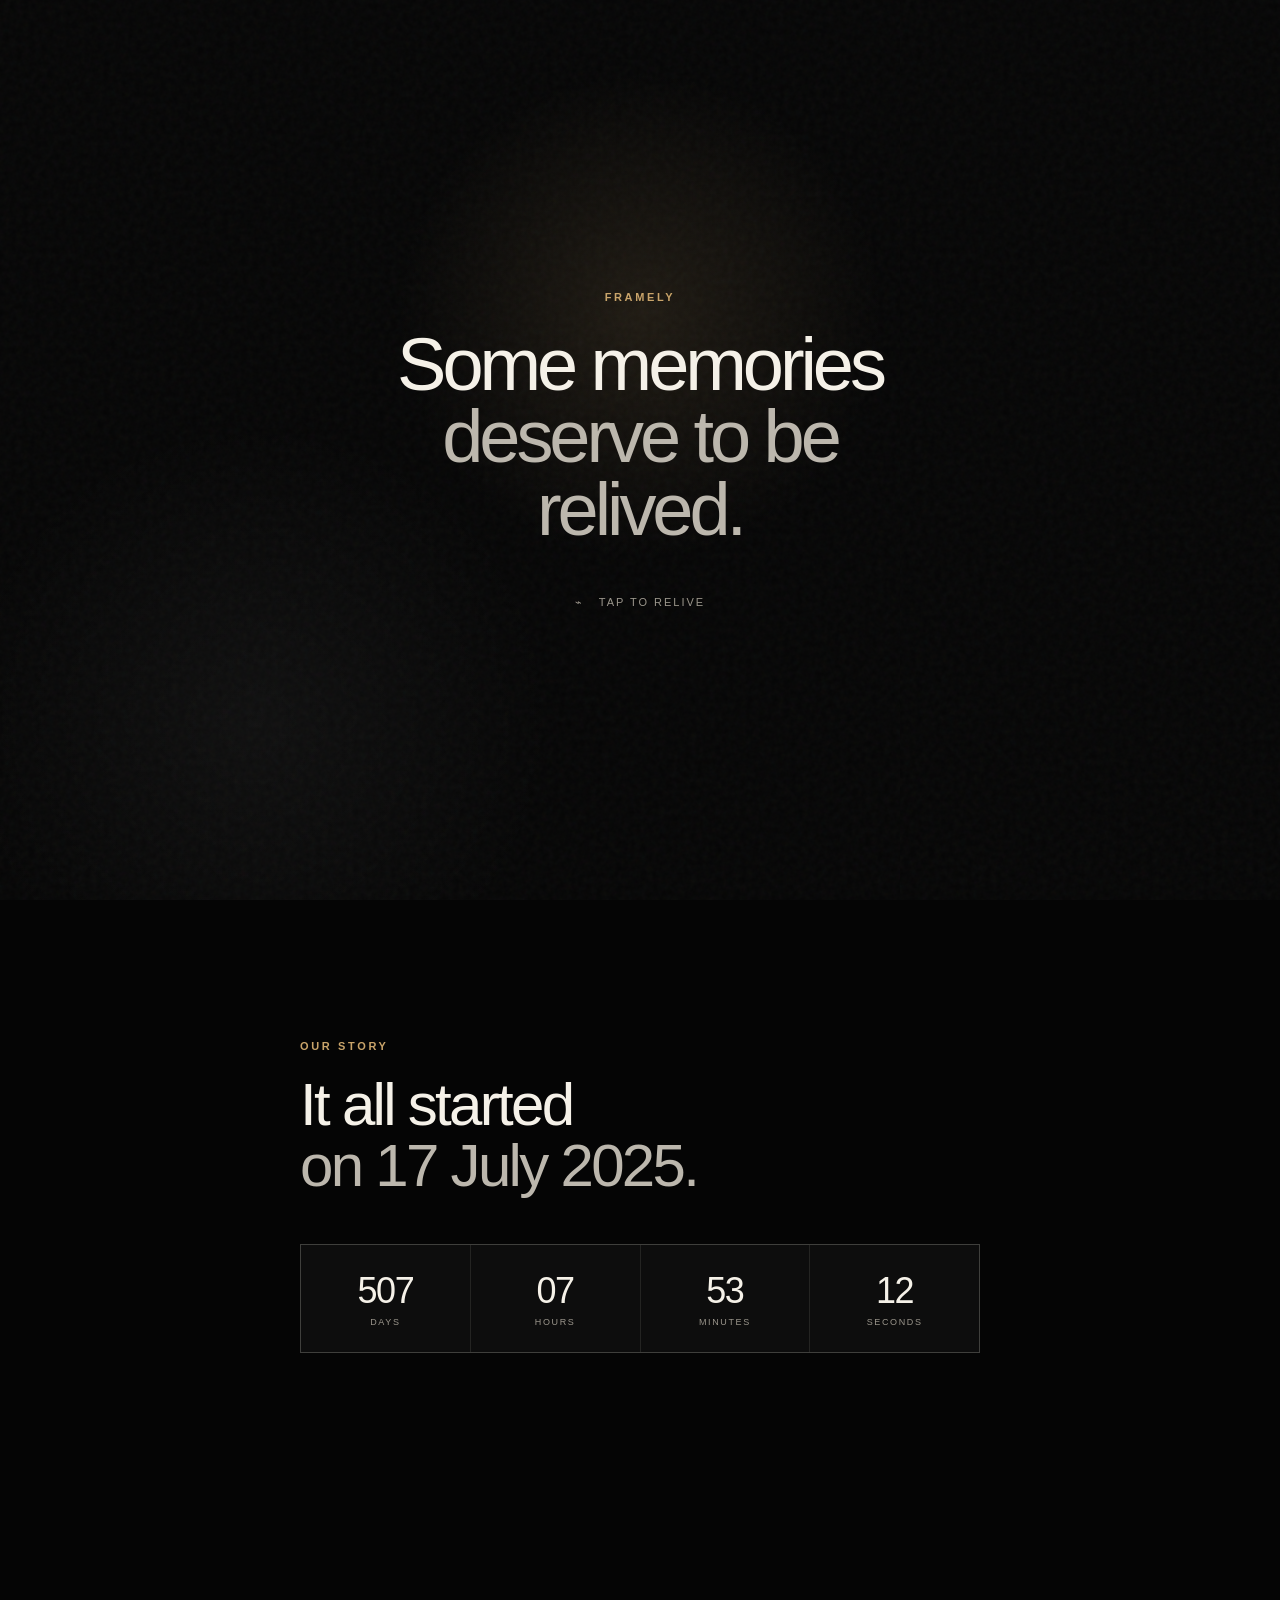
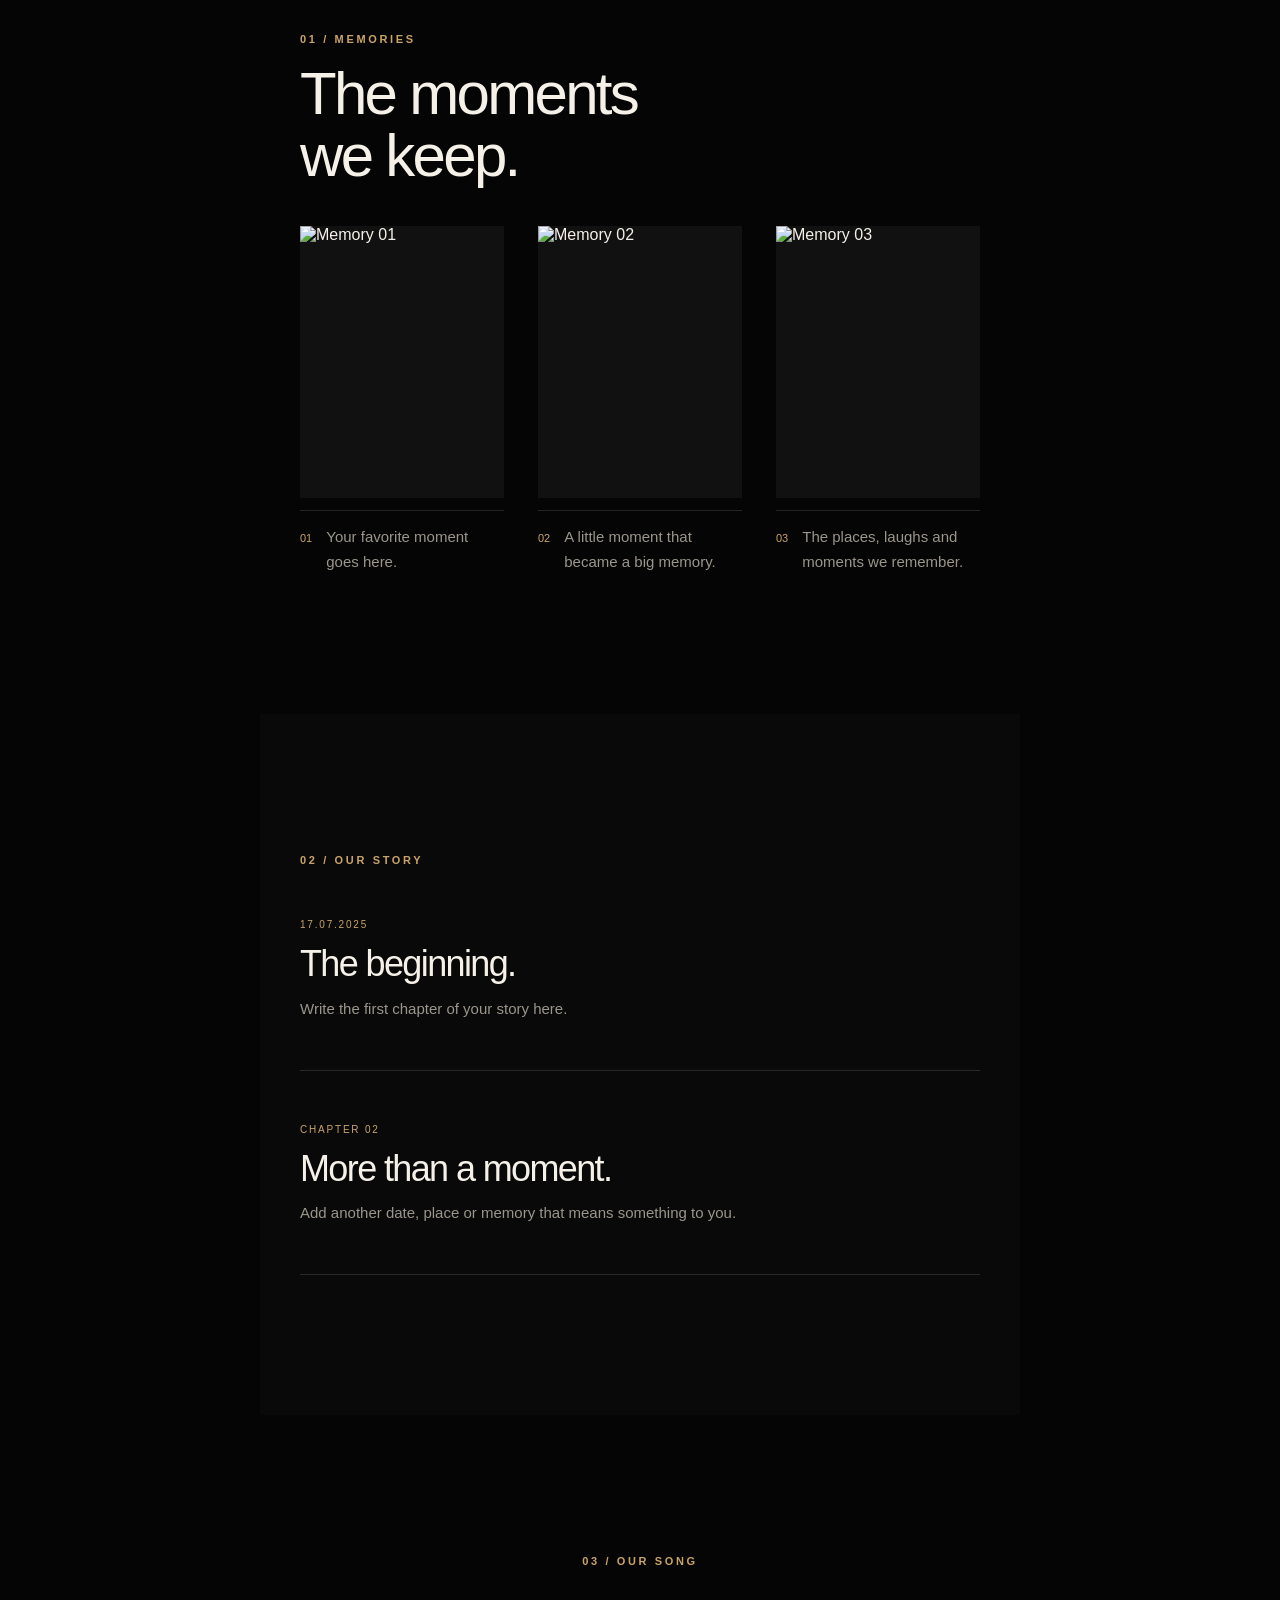
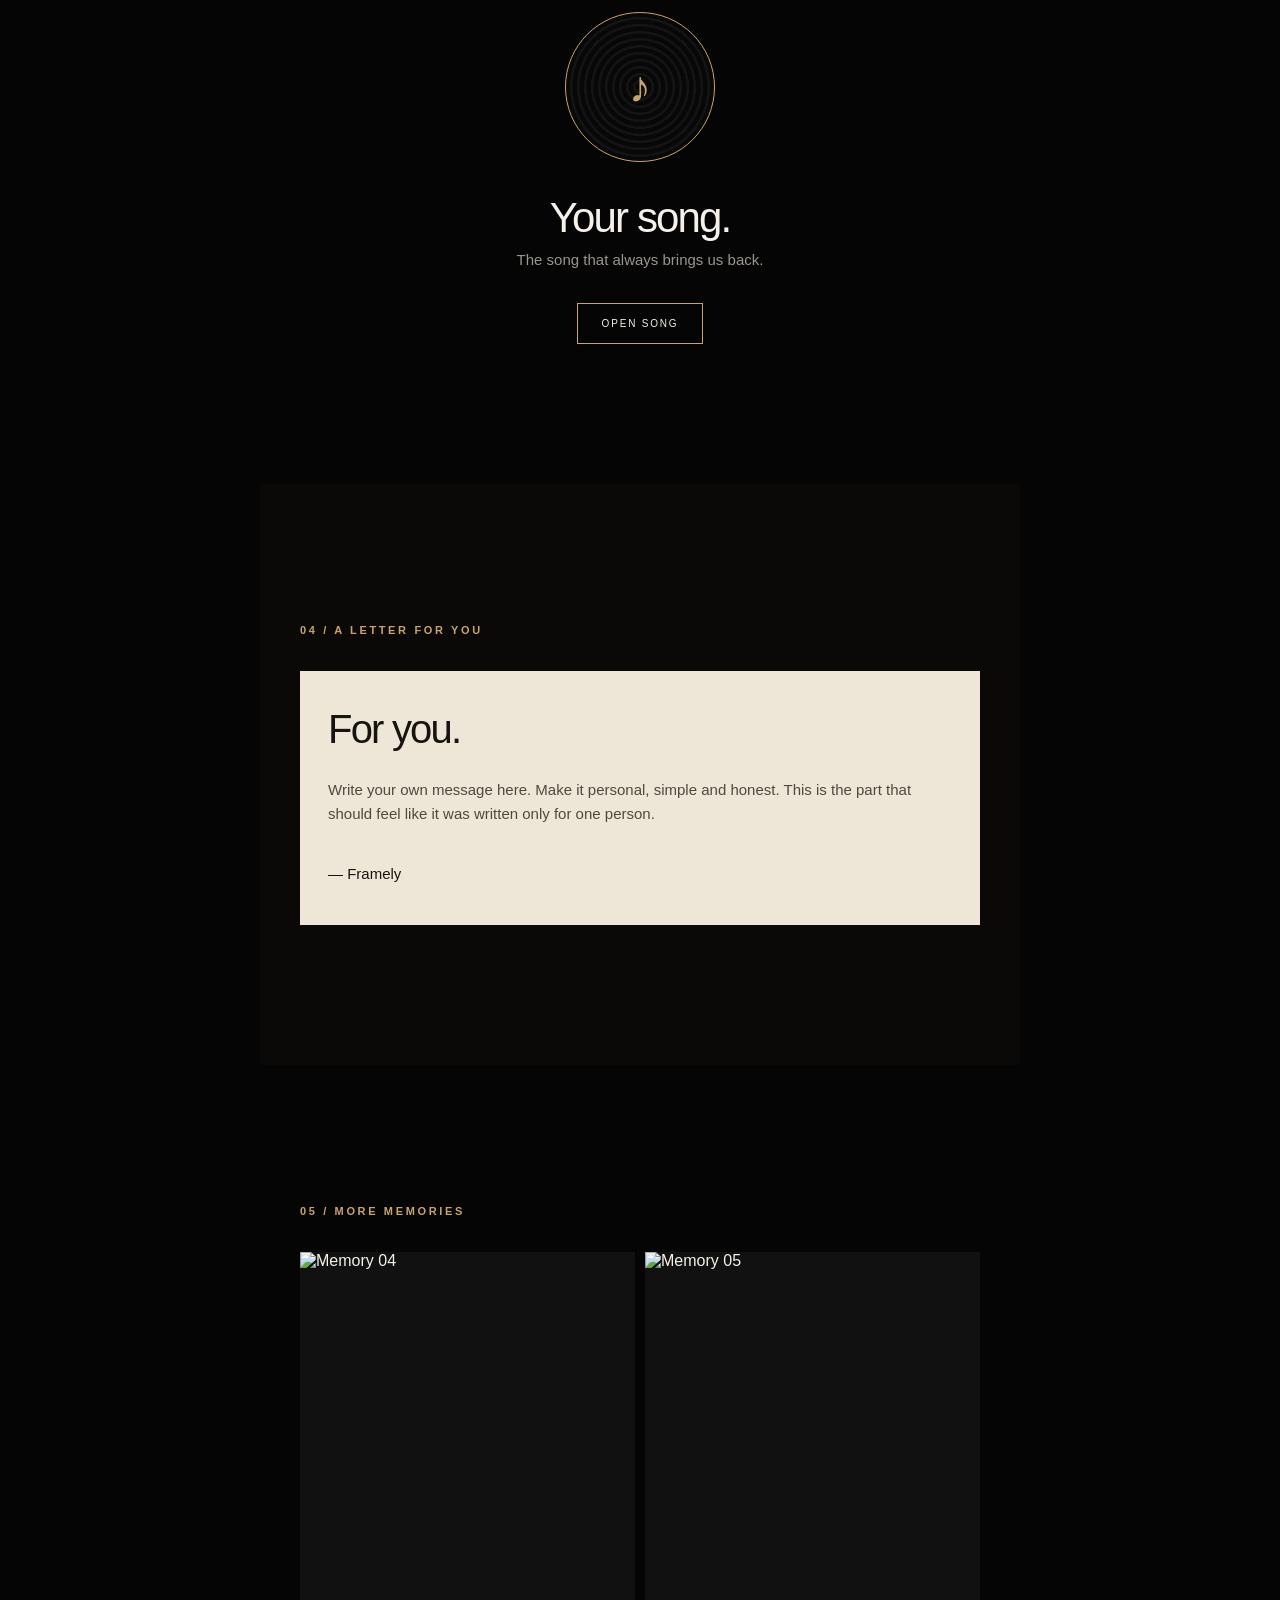
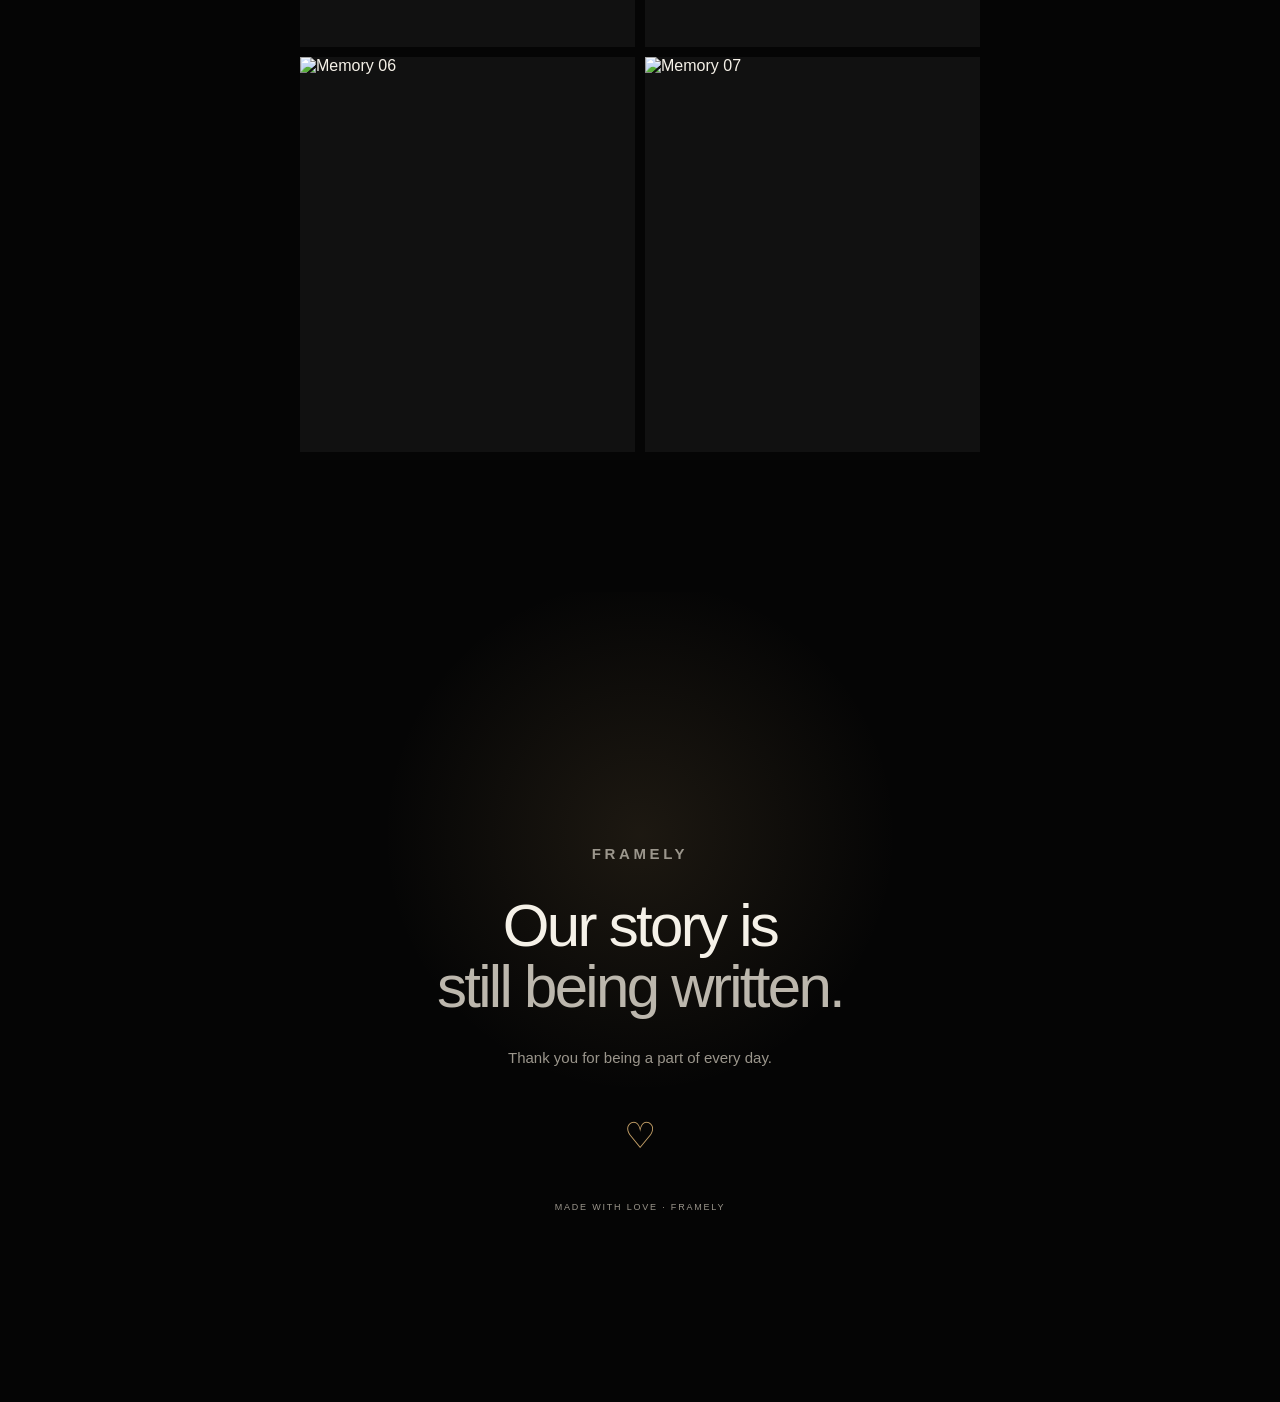
==== index.html @ c5783f98 "Add files via upload" ====
<!DOCTYPE html>
<html lang="en">
<head>
  <meta charset="UTF-8" />
  <meta name="viewport" content="width=device-width, initial-scale=1.0, viewport-fit=cover" />
  <meta name="theme-color" content="#050505" />
  <title>FRAMELY — Our Story</title>
  <link rel="stylesheet" href="style.css" />
</head>
<body>
  <main>
    <section class="hero">
      <div class="grain"></div>
      <div class="hero-content">
        <p class="eyebrow">FRAMELY</p>
        <h1>Some memories<br><span>deserve to be relived.</span></h1>
        <p class="tap">⌁ &nbsp; TAP TO RELIVE</p>
      </div>
    </section>

    <section class="counter section">
      <p class="eyebrow">OUR STORY</p>
      <h2>It all started<br><span>on 17 July 2025.</span></h2>
      <div class="counter-grid">
        <div><strong id="days">000</strong><small>DAYS</small></div>
        <div><strong id="hours">00</strong><small>HOURS</small></div>
        <div><strong id="minutes">00</strong><small>MINUTES</small></div>
        <div><strong id="seconds">00</strong><small>SECONDS</small></div>
      </div>
    </section>

    <section class="section memories">
      <div class="section-head">
        <p class="eyebrow">01 / MEMORIES</p>
        <h2>The moments<br>we keep.</h2>
      </div>

      <div class="memory-stack">
        <article class="memory-card">
          <img src="assets/memory-01.jpg" alt="Memory 01" />
          <div><span>01</span><p>Your favorite moment goes here.</p></div>
        </article>
        <article class="memory-card">
          <img src="assets/memory-02.jpg" alt="Memory 02" />
          <div><span>02</span><p>A little moment that became a big memory.</p></div>
        </article>
        <article class="memory-card">
          <img src="assets/memory-03.jpg" alt="Memory 03" />
          <div><span>03</span><p>The places, laughs and moments we remember.</p></div>
        </article>
      </div>
    </section>

    <section class="story section">
      <p class="eyebrow">02 / OUR STORY</p>
      <div class="story-item">
        <span>17.07.2025</span>
        <h2>The beginning.</h2>
        <p>Write the first chapter of your story here.</p>
      </div>
      <div class="story-item">
        <span>CHAPTER 02</span>
        <h2>More than a moment.</h2>
        <p>Add another date, place or memory that means something to you.</p>
      </div>
    </section>

    <section class="song section">
      <p class="eyebrow">03 / OUR SONG</p>
      <div class="vinyl">♪</div>
      <h2>Your song.</h2>
      <p class="muted">The song that always brings us back.</p>
      <a class="button" href="#" id="songLink">OPEN SONG</a>
    </section>

    <section class="letter section">
      <p class="eyebrow">04 / A LETTER FOR YOU</p>
      <div class="letter-card">
        <h2>For you.</h2>
        <p>
          Write your own message here. Make it personal, simple and honest.
          This is the part that should feel like it was written only for one person.
        </p>
        <p class="signature">— Framely</p>
      </div>
    </section>

    <section class="gallery section">
      <p class="eyebrow">05 / MORE MEMORIES</p>
      <div class="gallery-grid">
        <img src="assets/memory-04.jpg" alt="Memory 04" />
        <img src="assets/memory-05.jpg" alt="Memory 05" />
        <img src="assets/memory-06.jpg" alt="Memory 06" />
        <img src="assets/memory-07.jpg" alt="Memory 07" />
      </div>
    </section>

    <section class="ending">
      <p class="eyebrow">FRAMELY</p>
      <h2>Our story is<br><span>still being written.</span></h2>
      <p>Thank you for being a part of every day.</p>
      <div class="heart">♡</div>
      <small>MADE WITH LOVE · FRAMELY</small>
    </section>
  </main>

  <script src="script.js"></script>
</body>
</html>
---- style.css ----
* {
  box-sizing: border-box;
  margin: 0;
  padding: 0;
}

:root {
  --bg: #050505;
  --surface: #0d0d0d;
  --text: #f5f1e8;
  --muted: #9b968c;
  --gold: #c9a46a;
  --line: rgba(245, 241, 232, .13);
}

html {
  scroll-behavior: smooth;
}

body {
  background: var(--bg);
  color: var(--text);
  font-family: -apple-system, BlinkMacSystemFont, "SF Pro Display", "SF Pro Text",
    "Helvetica Neue", Arial, sans-serif;
  -webkit-font-smoothing: antialiased;
}

main {
  width: 100%;
  overflow: hidden;
}

section {
  position: relative;
}

.hero {
  min-height: 100svh;
  display: grid;
  place-items: center;
  text-align: center;
  padding: 32px;
  background:
    radial-gradient(circle at 50% 35%, rgba(201,164,106,.13), transparent 28%),
    radial-gradient(circle at 20% 80%, rgba(255,255,255,.04), transparent 24%),
    #050505;
}

.grain {
  position: absolute;
  inset: 0;
  opacity: .06;
  pointer-events: none;
  background-image: url("data:image/svg+xml,%3Csvg viewBox='0 0 160 160' xmlns='http://www.w3.org/2000/svg'%3E%3Cfilter id='n'%3E%3CfeTurbulence type='fractalNoise' baseFrequency='.9' numOctaves='3' stitchTiles='stitch'/%3E%3C/filter%3E%3Crect width='100%25' height='100%25' filter='url(%23n)' opacity='.7'/%3E%3C/svg%3E");
}

.hero-content {
  position: relative;
  z-index: 1;
  max-width: 520px;
}

.eyebrow {
  color: var(--gold);
  font-size: 11px;
  letter-spacing: .24em;
  font-weight: 600;
  text-transform: uppercase;
}

.hero h1 {
  margin: 26px 0 50px;
  font-size: clamp(42px, 12vw, 74px);
  line-height: .98;
  letter-spacing: -.055em;
  font-weight: 500;
}

.hero h1 span,
h2 span {
  color: #bcb7ad;
}

.tap {
  color: var(--muted);
  font-size: 11px;
  letter-spacing: .18em;
}

.section {
  padding: 100px 22px;
  max-width: 760px;
  margin: auto;
}

h2 {
  font-size: clamp(36px, 9vw, 60px);
  line-height: 1.02;
  letter-spacing: -.045em;
  font-weight: 500;
}

.counter h2 {
  margin: 22px 0 48px;
}

.counter-grid {
  display: grid;
  grid-template-columns: 1fr 1fr;
  gap: 1px;
  background: var(--line);
  border: 1px solid var(--line);
}

.counter-grid div {
  background: var(--surface);
  padding: 25px 12px;
  text-align: center;
}

.counter-grid strong {
  display: block;
  font-size: 36px;
  letter-spacing: -.04em;
  font-weight: 500;
}

.counter-grid small {
  display: block;
  margin-top: 5px;
  color: var(--muted);
  font-size: 9px;
  letter-spacing: .18em;
}

.section-head {
  margin-bottom: 40px;
}

.section-head h2 {
  margin-top: 18px;
}

.memory-stack {
  display: grid;
  gap: 34px;
}

.memory-card {
  position: relative;
}

.memory-card img,
.gallery-grid img {
  width: 100%;
  display: block;
  object-fit: cover;
  background: #111;
}

.memory-card img {
  aspect-ratio: 4 / 5;
}

.memory-card div {
  display: flex;
  align-items: baseline;
  gap: 14px;
  padding-top: 14px;
  border-top: 1px solid var(--line);
  margin-top: 12px;
}

.memory-card span {
  color: var(--gold);
  font-size: 11px;
}

.memory-card p,
.story-item p,
.letter-card p,
.song .muted,
.ending p {
  color: var(--muted);
  line-height: 1.65;
  font-size: 15px;
}

.story {
  background: #090909;
}

.story-item {
  padding: 48px 0;
  border-bottom: 1px solid var(--line);
}

.story-item span {
  color: var(--gold);
  font-size: 10px;
  letter-spacing: .18em;
}

.story-item h2 {
  font-size: 36px;
  margin: 14px 0;
}

.vinyl {
  width: 150px;
  height: 150px;
  border-radius: 50%;
  margin: 45px auto 35px;
  display: grid;
  place-items: center;
  border: 1px solid var(--gold);
  color: var(--gold);
  font-size: 44px;
  background:
    repeating-radial-gradient(circle, #080808 0 4px, #141414 5px 7px);
}

.song {
  text-align: center;
}

.song h2 {
  font-size: 42px;
  margin-bottom: 8px;
}

.button {
  display: inline-block;
  margin-top: 30px;
  padding: 14px 24px;
  border: 1px solid var(--gold);
  color: var(--text);
  text-decoration: none;
  font-size: 10px;
  letter-spacing: .18em;
}

.letter {
  background: #0a0907;
}

.letter-card {
  margin-top: 35px;
  padding: 38px 28px;
  background: #eee7d8;
  color: #17140f;
}

.letter-card h2 {
  font-size: 40px;
  margin-bottom: 28px;
}

.letter-card p {
  color: #4e493f;
}

.signature {
  margin-top: 35px;
  color: #17140f !important;
}

.gallery-grid {
  display: grid;
  grid-template-columns: 1fr 1fr;
  gap: 5px;
  margin-top: 35px;
}

.gallery-grid img {
  aspect-ratio: 1 / 1.18;
}

.ending {
  min-height: 90svh;
  padding: 110px 24px 50px;
  display: flex;
  flex-direction: column;
  align-items: center;
  justify-content: center;
  text-align: center;
  background:
    radial-gradient(circle at 50% 30%, rgba(201,164,106,.12), transparent 30%),
    #050505;
}

.ending h2 {
  margin: 28px 0;
}

.heart {
  color: var(--gold);
  font-size: 36px;
  margin: 45px 0;
}

.ending small {
  color: var(--muted);
  font-size: 9px;
  letter-spacing: .2em;
}

@media (min-width: 700px) {
  .section {
    padding: 140px 40px;
  }

  .counter-grid {
    grid-template-columns: repeat(4, 1fr);
  }

  .memory-stack {
    grid-template-columns: repeat(3, 1fr);
  }

  .memory-card img {
    aspect-ratio: 3 / 4;
  }

  .gallery-grid {
    gap: 10px;
  }
}
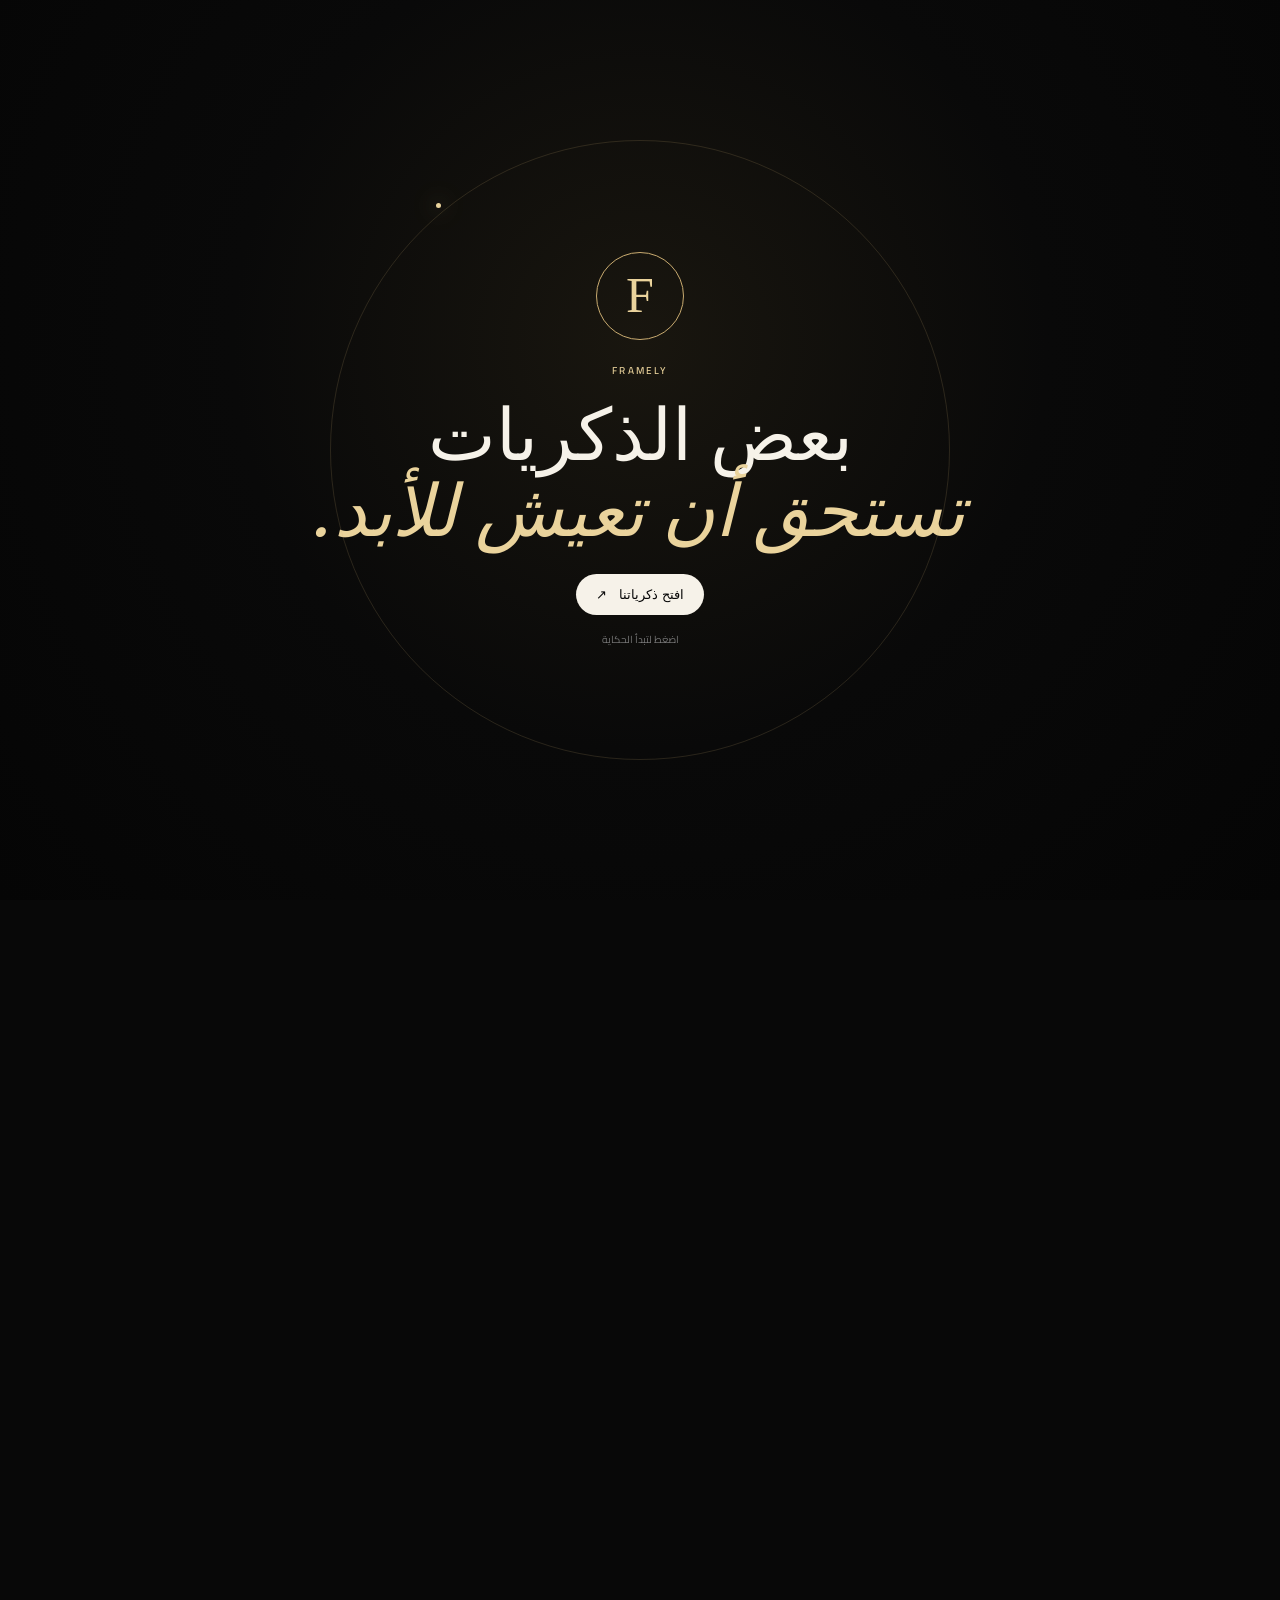
==== commit 395ac6f8: "Add files via upload" ====
--- a/index.html
+++ b/index.html
@@ -1,109 +1,133 @@
 <!DOCTYPE html>
-<html lang="en">
+<html lang="ar" dir="rtl">
 <head>
-  <meta charset="UTF-8" />
-  <meta name="viewport" content="width=device-width, initial-scale=1.0, viewport-fit=cover" />
-  <meta name="theme-color" content="#050505" />
-  <title>FRAMELY — Our Story</title>
-  <link rel="stylesheet" href="style.css" />
+<meta charset="UTF-8">
+<meta name="viewport" content="width=device-width, initial-scale=1.0, viewport-fit=cover">
+<meta name="theme-color" content="#080808">
+<meta name="apple-mobile-web-app-capable" content="yes">
+<title>Framely — ذكرياتنا</title>
+<link rel="stylesheet" href="style.css">
 </head>
 <body>
-  <main>
-    <section class="hero">
-      <div class="grain"></div>
-      <div class="hero-content">
-        <p class="eyebrow">FRAMELY</p>
-        <h1>Some memories<br><span>deserve to be relived.</span></h1>
-        <p class="tap">⌁ &nbsp; TAP TO RELIVE</p>
+<div class="grain"></div>
+
+<section id="opening" class="opening">
+  <div class="opening-ring"></div>
+  <div class="f-logo">F</div>
+  <p class="label">FRAMELY</p>
+  <h1>بعض الذكريات<br><i>تستحق أن تعيش للأبد.</i></h1>
+  <button id="openStory" class="btn light">افتح ذكرياتنا <span>↗</span></button>
+  <small>اضغط لتبدأ الحكاية</small>
+</section>
+
+<div id="app" class="hidden">
+<header class="topbar">
+  <a class="brand" href="#home"><b>F</b><span>FRAMELY</span></a>
+  <button id="musicTop" class="music-btn"><span class="bars"><i></i><i></i><i></i></span> أغنيتنا</button>
+</header>
+
+<main>
+<section id="home" class="hero">
+  <div class="hero-text">
+    <p class="label">A DIGITAL MEMORY BY FRAMELY</p>
+    <h2>حكايتنا،<br><i>محفوظة للأبد.</i></h2>
+    <p class="lead">صورة واحدة ممكن تحفظ لحظة. لكن Framely يخلي اللحظة نفسها تفضل عايشة.</p>
+    <div class="actions">
+      <a class="btn light" href="#memories">شوف ذكرياتنا <span>↓</span></a>
+      <button id="musicHero" class="btn outline">شغّل أغنيتنا ♪</button>
+    </div>
+  </div>
+
+  <div class="hero-frame-wrap">
+    <div class="orbit o1"></div><div class="orbit o2"></div>
+    <div class="product-frame">
+      <div class="image-wrap">
+        <img src="assets/1c5ab615-a2aa-4292-9df9-49164c837cdc.jpeg" alt="ذكرياتنا">
       </div>
-    </section>
+      <div class="frame-caption"><span>OUR STORY</span><span>17 JUL 2025</span></div>
+    </div>
+  </div>
+</section>
 
-    <section class="counter section">
-      <p class="eyebrow">OUR STORY</p>
-      <h2>It all started<br><span>on 17 July 2025.</span></h2>
-      <div class="counter-grid">
-        <div><strong id="days">000</strong><small>DAYS</small></div>
-        <div><strong id="hours">00</strong><small>HOURS</small></div>
-        <div><strong id="minutes">00</strong><small>MINUTES</small></div>
-        <div><strong id="seconds">00</strong><small>SECONDS</small></div>
-      </div>
-    </section>
+<section class="time-section">
+  <div class="section-title">
+    <p class="label">TIME SINCE OUR STORY BEGAN</p>
+    <h2>وكل ثانية بقت <i>ذكرى.</i></h2>
+  </div>
+  <div class="timer">
+    <div><strong id="days">000</strong><span>يوم</span></div>
+    <div><strong id="hours">00</strong><span>ساعة</span></div>
+    <div><strong id="minutes">00</strong><span>دقيقة</span></div>
+    <div><strong id="seconds">00</strong><span>ثانية</span></div>
+  </div>
+</section>
 
-    <section class="section memories">
-      <div class="section-head">
-        <p class="eyebrow">01 / MEMORIES</p>
-        <h2>The moments<br>we keep.</h2>
-      </div>
+<section id="memories" class="memories">
+  <div class="section-title left">
+    <p class="label">OUR MEMORIES</p>
+    <h2>التفاصيل الصغيرة<br><i>هي اللي بتفرق.</i></h2>
+    <p class="muted">كل صورة هنا بتحكي جزء من الحكاية.</p>
+  </div>
 
-      <div class="memory-stack">
-        <article class="memory-card">
-          <img src="assets/memory-01.jpg" alt="Memory 01" />
-          <div><span>01</span><p>Your favorite moment goes here.</p></div>
-        </article>
-        <article class="memory-card">
-          <img src="assets/memory-02.jpg" alt="Memory 02" />
-          <div><span>02</span><p>A little moment that became a big memory.</p></div>
-        </article>
-        <article class="memory-card">
-          <img src="assets/memory-03.jpg" alt="Memory 03" />
-          <div><span>03</span><p>The places, laughs and moments we remember.</p></div>
-        </article>
-      </div>
-    </section>
+  <div class="gallery">
+    <article class="memory big">
+      <img src="assets/4efbd96d-bcdd-4f78-96d9-d4aaa13111ce.jpeg" alt="Memory 01">
+      <div><small>01</small><h3>البداية</h3><p>من هنا بدأت حكاية تستاهل تتفتكر.</p></div>
+    </article>
+    <article class="memory">
+      <img src="assets/918df6b2-18fb-46db-88ec-ce2768eee858.jpeg" alt="Memory 02">
+      <div><small>02</small><h3>لحظة</h3><p>لحظة بسيطة، بس عمرها كبير في القلب.</p></div>
+    </article>
+    <article class="memory">
+      <img src="assets/a6d7e1ac-87b1-4976-beef-1507daecb83b.jpeg" alt="Memory 03">
+      <div><small>03</small><h3>إحنا</h3><p>أجمل حاجة في كل الصور إننا فيها سوا.</p></div>
+    </article>
+    <article class="memory wide">
+      <img src="assets/abc1ef8b-090a-402c-aa04-1a2015b972d7.jpeg" alt="Memory 04">
+      <div><small>04</small><h3>واللي جاي أجمل</h3><p>لسه في صور كتير، ولسه الحكاية مخلصتش.</p></div>
+    </article>
+  </div>
+</section>
 
-    <section class="story section">
-      <p class="eyebrow">02 / OUR STORY</p>
-      <div class="story-item">
-        <span>17.07.2025</span>
-        <h2>The beginning.</h2>
-        <p>Write the first chapter of your story here.</p>
-      </div>
-      <div class="story-item">
-        <span>CHAPTER 02</span>
-        <h2>More than a moment.</h2>
-        <p>Add another date, place or memory that means something to you.</p>
-      </div>
-    </section>
+<section class="letter">
+  <div class="letter-box">
+    <p class="label">A LITTLE MESSAGE</p>
+    <div class="quote">“</div>
+    <h2>من أول ما دخلتي حياتي، وإنتي بقيتي أجمل جزء في أيامي.</h2>
+    <p class="letter-text">كل لحظة بينا بقت ذكرى غالية عندي، وكل مرة ببص فيها على صورنا بحس قد إيه أنا محظوظ إنك في حياتي. يمكن الأيام تعدي، بس نفسي نفضل دايمًا نعمل ذكريات أكتر، ونرجع لها سوا ونبتسم. <b>بحبك، وبحب كل حاجة بتجمعني بيكي.</b></p>
+    <p class="sign">— ليكي إنتي، دايمًا ❤️</p>
+  </div>
+</section>
 
-    <section class="song section">
-      <p class="eyebrow">03 / OUR SONG</p>
-      <div class="vinyl">♪</div>
-      <h2>Your song.</h2>
-      <p class="muted">The song that always brings us back.</p>
-      <a class="button" href="#" id="songLink">OPEN SONG</a>
-    </section>
+<section class="song">
+  <div class="record"><div>F</div></div>
+  <div>
+    <p class="label">OUR SONG</p>
+    <h2>أغنية بتفكرني <i>بيكي.</i></h2>
+    <p class="muted">على حبك · Spotify</p>
+    <button id="songButton" class="btn light">افتح الأغنية على Spotify <span>↗</span></button>
+  </div>
+</section>
 
-    <section class="letter section">
-      <p class="eyebrow">04 / A LETTER FOR YOU</p>
-      <div class="letter-card">
-        <h2>For you.</h2>
-        <p>
-          Write your own message here. Make it personal, simple and honest.
-          This is the part that should feel like it was written only for one person.
-        </p>
-        <p class="signature">— Framely</p>
-      </div>
-    </section>
+<section class="nfc">
+  <div class="nfc-card">
+    <div class="nfc-icon">⌁</div>
+    <div>
+      <p class="label">THE FRAMELY TOUCH</p>
+      <h2>لمسة واحدة،<br><i>وترجع لكل حاجة.</i></h2>
+      <p class="muted">قرّب موبايلك من الـNFC الموجود في البرواز، وهتفتح ذكرياتك فورًا من غير تطبيق.</p>
+    </div>
+    <span class="tap">● TAP TO REMEMBER</span>
+  </div>
+</section>
+</main>
 
-    <section class="gallery section">
-      <p class="eyebrow">05 / MORE MEMORIES</p>
-      <div class="gallery-grid">
-        <img src="assets/memory-04.jpg" alt="Memory 04" />
-        <img src="assets/memory-05.jpg" alt="Memory 05" />
-        <img src="assets/memory-06.jpg" alt="Memory 06" />
-        <img src="assets/memory-07.jpg" alt="Memory 07" />
-      </div>
-    </section>
-
-    <section class="ending">
-      <p class="eyebrow">FRAMELY</p>
-      <h2>Our story is<br><span>still being written.</span></h2>
-      <p>Thank you for being a part of every day.</p>
-      <div class="heart">♡</div>
-      <small>MADE WITH LOVE · FRAMELY</small>
-    </section>
-  </main>
-
-  <script src="script.js"></script>
+<footer>
+  <div class="brand"><b>F</b><span>FRAMELY</span></div>
+  <p>Premium frames · Digital memories</p>
+  <small>Made with love · 2026</small>
+</footer>
+</div>
+<script src="script.js"></script>
 </body>
-</html>
+</html>
--- a/style.css
+++ b/style.css
@@ -1,328 +1,14 @@
-* {
-  box-sizing: border-box;
-  margin: 0;
-  padding: 0;
-}
-
-:root {
-  --bg: #050505;
-  --surface: #0d0d0d;
-  --text: #f5f1e8;
-  --muted: #9b968c;
-  --gold: #c9a46a;
-  --line: rgba(245, 241, 232, .13);
-}
-
-html {
-  scroll-behavior: smooth;
-}
-
-body {
-  background: var(--bg);
-  color: var(--text);
-  font-family: -apple-system, BlinkMacSystemFont, "SF Pro Display", "SF Pro Text",
-    "Helvetica Neue", Arial, sans-serif;
-  -webkit-font-smoothing: antialiased;
-}
-
-main {
-  width: 100%;
-  overflow: hidden;
-}
-
-section {
-  position: relative;
-}
-
-.hero {
-  min-height: 100svh;
-  display: grid;
-  place-items: center;
-  text-align: center;
-  padding: 32px;
-  background:
-    radial-gradient(circle at 50% 35%, rgba(201,164,106,.13), transparent 28%),
-    radial-gradient(circle at 20% 80%, rgba(255,255,255,.04), transparent 24%),
-    #050505;
-}
-
-.grain {
-  position: absolute;
-  inset: 0;
-  opacity: .06;
-  pointer-events: none;
-  background-image: url("data:image/svg+xml,%3Csvg viewBox='0 0 160 160' xmlns='http://www.w3.org/2000/svg'%3E%3Cfilter id='n'%3E%3CfeTurbulence type='fractalNoise' baseFrequency='.9' numOctaves='3' stitchTiles='stitch'/%3E%3C/filter%3E%3Crect width='100%25' height='100%25' filter='url(%23n)' opacity='.7'/%3E%3C/svg%3E");
-}
-
-.hero-content {
-  position: relative;
-  z-index: 1;
-  max-width: 520px;
-}
-
-.eyebrow {
-  color: var(--gold);
-  font-size: 11px;
-  letter-spacing: .24em;
-  font-weight: 600;
-  text-transform: uppercase;
-}
-
-.hero h1 {
-  margin: 26px 0 50px;
-  font-size: clamp(42px, 12vw, 74px);
-  line-height: .98;
-  letter-spacing: -.055em;
-  font-weight: 500;
-}
-
-.hero h1 span,
-h2 span {
-  color: #bcb7ad;
-}
-
-.tap {
-  color: var(--muted);
-  font-size: 11px;
-  letter-spacing: .18em;
-}
-
-.section {
-  padding: 100px 22px;
-  max-width: 760px;
-  margin: auto;
-}
-
-h2 {
-  font-size: clamp(36px, 9vw, 60px);
-  line-height: 1.02;
-  letter-spacing: -.045em;
-  font-weight: 500;
-}
-
-.counter h2 {
-  margin: 22px 0 48px;
-}
-
-.counter-grid {
-  display: grid;
-  grid-template-columns: 1fr 1fr;
-  gap: 1px;
-  background: var(--line);
-  border: 1px solid var(--line);
-}
-
-.counter-grid div {
-  background: var(--surface);
-  padding: 25px 12px;
-  text-align: center;
-}
-
-.counter-grid strong {
-  display: block;
-  font-size: 36px;
-  letter-spacing: -.04em;
-  font-weight: 500;
-}
-
-.counter-grid small {
-  display: block;
-  margin-top: 5px;
-  color: var(--muted);
-  font-size: 9px;
-  letter-spacing: .18em;
-}
-
-.section-head {
-  margin-bottom: 40px;
-}
-
-.section-head h2 {
-  margin-top: 18px;
-}
-
-.memory-stack {
-  display: grid;
-  gap: 34px;
-}
-
-.memory-card {
-  position: relative;
-}
-
-.memory-card img,
-.gallery-grid img {
-  width: 100%;
-  display: block;
-  object-fit: cover;
-  background: #111;
-}
-
-.memory-card img {
-  aspect-ratio: 4 / 5;
-}
-
-.memory-card div {
-  display: flex;
-  align-items: baseline;
-  gap: 14px;
-  padding-top: 14px;
-  border-top: 1px solid var(--line);
-  margin-top: 12px;
-}
-
-.memory-card span {
-  color: var(--gold);
-  font-size: 11px;
-}
-
-.memory-card p,
-.story-item p,
-.letter-card p,
-.song .muted,
-.ending p {
-  color: var(--muted);
-  line-height: 1.65;
-  font-size: 15px;
-}
-
-.story {
-  background: #090909;
-}
-
-.story-item {
-  padding: 48px 0;
-  border-bottom: 1px solid var(--line);
-}
-
-.story-item span {
-  color: var(--gold);
-  font-size: 10px;
-  letter-spacing: .18em;
-}
-
-.story-item h2 {
-  font-size: 36px;
-  margin: 14px 0;
-}
-
-.vinyl {
-  width: 150px;
-  height: 150px;
-  border-radius: 50%;
-  margin: 45px auto 35px;
-  display: grid;
-  place-items: center;
-  border: 1px solid var(--gold);
-  color: var(--gold);
-  font-size: 44px;
-  background:
-    repeating-radial-gradient(circle, #080808 0 4px, #141414 5px 7px);
-}
-
-.song {
-  text-align: center;
-}
-
-.song h2 {
-  font-size: 42px;
-  margin-bottom: 8px;
-}
-
-.button {
-  display: inline-block;
-  margin-top: 30px;
-  padding: 14px 24px;
-  border: 1px solid var(--gold);
-  color: var(--text);
-  text-decoration: none;
-  font-size: 10px;
-  letter-spacing: .18em;
-}
-
-.letter {
-  background: #0a0907;
-}
-
-.letter-card {
-  margin-top: 35px;
-  padding: 38px 28px;
-  background: #eee7d8;
-  color: #17140f;
-}
-
-.letter-card h2 {
-  font-size: 40px;
-  margin-bottom: 28px;
-}
-
-.letter-card p {
-  color: #4e493f;
-}
-
-.signature {
-  margin-top: 35px;
-  color: #17140f !important;
-}
-
-.gallery-grid {
-  display: grid;
-  grid-template-columns: 1fr 1fr;
-  gap: 5px;
-  margin-top: 35px;
-}
-
-.gallery-grid img {
-  aspect-ratio: 1 / 1.18;
-}
-
-.ending {
-  min-height: 90svh;
-  padding: 110px 24px 50px;
-  display: flex;
-  flex-direction: column;
-  align-items: center;
-  justify-content: center;
-  text-align: center;
-  background:
-    radial-gradient(circle at 50% 30%, rgba(201,164,106,.12), transparent 30%),
-    #050505;
-}
-
-.ending h2 {
-  margin: 28px 0;
-}
-
-.heart {
-  color: var(--gold);
-  font-size: 36px;
-  margin: 45px 0;
-}
-
-.ending small {
-  color: var(--muted);
-  font-size: 9px;
-  letter-spacing: .2em;
-}
-
-@media (min-width: 700px) {
-  .section {
-    padding: 140px 40px;
-  }
-
-  .counter-grid {
-    grid-template-columns: repeat(4, 1fr);
-  }
-
-  .memory-stack {
-    grid-template-columns: repeat(3, 1fr);
-  }
-
-  .memory-card img {
-    aspect-ratio: 3 / 4;
-  }
-
-  .gallery-grid {
-    gap: 10px;
-  }
-}
+@import url('https://fonts.googleapis.com/css2?family=Cairo:wght@400;500;600&family=Playfair+Display:ital,wght@0,500;0,600;1,500;1,600&display=swap');
+:root{--bg:#080808;--card:#11110f;--white:#f6f2e9;--muted:#a19d95;--line:rgba(246,242,233,.13);--gold:#c9ab70;--gold2:#ead39c}
+*{box-sizing:border-box;margin:0;padding:0}html{scroll-behavior:smooth}body{background:var(--bg);color:var(--white);font-family:-apple-system,BlinkMacSystemFont,"SF Pro Display","SF Pro Text","Cairo",sans-serif;line-height:1.7;overflow-x:hidden}.grain{position:fixed;inset:0;pointer-events:none;z-index:99;opacity:.035;background-image:url("data:image/svg+xml,%3Csvg xmlns='http://www.w3.org/2000/svg' width='160' height='160'%3E%3Cfilter id='n'%3E%3CfeTurbulence baseFrequency='.9' numOctaves='3' stitchTiles='stitch'/%3E%3C/filter%3E%3Crect width='100%25' height='100%25' filter='url(%23n)'/%3E%3C/svg%3E")}.hidden{opacity:0}.opening{position:fixed;z-index:100;inset:0;display:flex;flex-direction:column;justify-content:center;align-items:center;text-align:center;background:radial-gradient(circle at 50% 38%,#19160f 0,#090909 48%,#050505 100%);transition:.9s ease;padding:24px}.opening.closed{opacity:0;visibility:hidden;transform:scale(1.04);pointer-events:none}.opening-ring{position:absolute;width:min(70vw,620px);height:min(70vw,620px);border:1px solid rgba(201,171,112,.17);border-radius:50%;animation:spin 22s linear infinite}.opening-ring:after{content:"";position:absolute;width:5px;height:5px;border-radius:50%;background:var(--gold2);top:10%;left:17%;box-shadow:0 0 22px var(--gold)}.f-logo,.brand b{font-family:Georgia,serif;color:var(--gold2);border:1px solid var(--gold);border-radius:50%;display:grid;place-items:center}.f-logo{width:88px;height:88px;font-size:50px}.label{font-size:10px;letter-spacing:.22em;color:var(--gold2);font-weight:600}.opening .label{margin-top:22px}.opening h1{font-family:"Playfair Display",Georgia,serif;font-size:clamp(38px,8vw,72px);line-height:1.05;font-weight:500;margin:14px 0 30px}.opening h1 i,h2 i{color:var(--gold2);font-style:italic}.opening small{font-size:10px;color:#777;margin-top:16px}.btn{border:0;border-radius:999px;padding:13px 20px;display:inline-flex;gap:12px;align-items:center;justify-content:center;cursor:pointer;transition:.25s;font-size:13px}.btn:hover{transform:translateY(-2px)}.btn.light{background:var(--white);color:#080808}.btn.outline{background:transparent;border:1px solid var(--line);color:var(--white)}
+#app{transition:opacity .8s}.topbar{height:78px;max-width:1180px;margin:auto;padding:0 24px;display:flex;align-items:center;justify-content:space-between}.brand{display:flex;align-items:center;gap:9px;font-size:12px;letter-spacing:.18em;font-weight:600}.brand b{width:25px;height:25px;font-size:15px}.music-btn{background:transparent;border:1px solid var(--line);color:var(--muted);border-radius:999px;padding:8px 13px;font-size:10px}.bars{display:inline-flex;gap:3px;vertical-align:middle;margin-left:6px}.bars i{display:block;width:2px;height:10px;background:var(--gold);animation:bar .8s infinite alternate}.bars i:nth-child(2){height:15px;animation-delay:.15s}.bars i:nth-child(3){height:8px;animation-delay:.3s}
+.hero{max-width:1180px;min-height:calc(100vh - 78px);margin:auto;padding:70px 24px 110px;display:grid;grid-template-columns:1fr 1fr;align-items:center;gap:40px}.hero h2{font-family:"Playfair Display",Georgia,serif;font-size:clamp(55px,7.5vw,100px);font-weight:500;line-height:.98;margin:18px 0 24px}.lead{color:var(--muted);max-width:500px;font-size:15px}.actions{display:flex;gap:10px;flex-wrap:wrap;margin-top:28px}.hero-frame-wrap{height:620px;position:relative;display:grid;place-items:center}.orbit{position:absolute;border:1px solid rgba(201,171,112,.15);border-radius:50%}.o1{width:490px;height:490px}.o2{width:550px;height:250px;transform:rotate(-28deg)}.product-frame{width:min(350px,72vw);padding:10px 10px 5px;background:#181612;border:8px solid #25231e;box-shadow:0 38px 80px #000,0 0 0 1px rgba(255,255,255,.06);transform:rotate(2deg);position:relative;z-index:2}.image-wrap{height:440px;overflow:hidden;background:#171717}.image-wrap img,.memory img{width:100%;height:100%;object-fit:cover;display:block}.frame-caption{display:flex;justify-content:space-between;padding:12px 4px 3px;font-size:8px;letter-spacing:.15em;color:var(--gold2)}
+.time-section{border-top:1px solid var(--line);border-bottom:1px solid var(--line);padding:105px 24px}.section-title{max-width:1180px;margin:0 auto 45px;text-align:center}.section-title h2{font-family:"Playfair Display",Georgia,serif;font-size:clamp(38px,5vw,64px);font-weight:500;line-height:1.1;margin-top:10px}.timer{max-width:900px;margin:auto;display:grid;grid-template-columns:repeat(4,1fr);border:1px solid var(--line);border-radius:24px;overflow:hidden}.timer>div{text-align:center;padding:25px 10px;border-left:1px solid var(--line)}.timer>div:first-child{border-left:0}.timer strong{font-family:"Playfair Display",Georgia,serif;font-size:clamp(36px,6vw,60px);font-weight:500;display:block}.timer span{font-size:10px;color:var(--muted);letter-spacing:.14em}
+.memories{max-width:1180px;margin:auto;padding:115px 24px}.section-title.left{text-align:right;margin:0 0 45px;max-width:none}.section-title.left .muted{margin-top:15px}.gallery{display:grid;grid-template-columns:1.1fr .9fr;gap:18px}.memory{background:var(--card);border:1px solid var(--line);border-radius:26px;overflow:hidden}.memory.big{grid-row:span 2}.memory.wide{grid-column:1/-1}.memory img{height:300px;filter:saturate(.88)}.memory.big img{height:610px}.memory.wide img{height:390px}.memory div{padding:19px 21px 23px}.memory small{color:var(--gold2);font-size:10px;letter-spacing:.15em}.memory h3{font-family:"Playfair Display",Georgia,serif;font-size:28px;font-weight:500;line-height:1.2;margin:5px 0}.memory p{color:var(--muted);font-size:12px}
+.letter{padding:100px 24px;position:relative}.letter-box{max-width:880px;margin:auto;text-align:center;padding:75px 45px;border-top:1px solid var(--line);border-bottom:1px solid var(--line);position:relative}.quote{font-family:Georgia,serif;color:var(--gold);font-size:75px;line-height:.6;margin-bottom:28px}.letter-box h2{font-family:"Playfair Display",Georgia,serif;font-size:clamp(34px,5vw,62px);font-weight:500;line-height:1.15}.letter-text{max-width:720px;margin:28px auto 0;color:var(--muted);font-size:14px}.letter-text b{color:var(--white);font-weight:500}.sign{font-family:"Playfair Display",Georgia,serif;font-style:italic;color:var(--gold2);margin-top:25px}
+.song{max-width:1000px;margin:auto;padding:100px 24px;display:grid;grid-template-columns:300px 1fr;gap:75px;align-items:center}.record{width:290px;height:290px;border-radius:50%;display:grid;place-items:center;background:repeating-radial-gradient(circle,#171717 0 3px,#080808 4px 7px);box-shadow:0 30px 60px #000}.record>div{width:78px;height:78px;border-radius:50%;display:grid;place-items:center;background:#b59355;font-family:Georgia,serif;font-size:30px}.song h2{font-family:"Playfair Display",Georgia,serif;font-size:clamp(38px,5vw,60px);font-weight:500;line-height:1.1;margin:12px 0}.song .btn{margin-top:24px}
+.nfc{max-width:1180px;margin:auto;padding:20px 24px 110px}.nfc-card{padding:50px;border:1px solid var(--line);border-radius:32px;background:linear-gradient(145deg,#15130f,#0d0d0c);display:grid;grid-template-columns:135px 1fr auto;gap:42px;align-items:center}.nfc-icon{width:120px;height:120px;border:1px solid rgba(201,171,112,.35);border-radius:50%;display:grid;place-items:center;color:var(--gold2);font-size:54px}.nfc h2{font-family:"Playfair Display",Georgia,serif;font-size:clamp(38px,5vw,58px);font-weight:500;line-height:1.05;margin:10px 0}.nfc .muted{font-size:13px;max-width:560px}.tap{font-size:9px;letter-spacing:.15em;color:var(--gold2);white-space:nowrap}
+footer{max-width:1180px;margin:auto;padding:45px 24px 75px;border-top:1px solid var(--line);display:flex;align-items:center;justify-content:space-between;color:var(--muted);font-size:10px}footer small{color:#6d6962}
+@keyframes spin{to{transform:rotate(360deg)}}@keyframes bar{to{transform:scaleY(.45)}}
+@media(max-width:800px){.topbar{padding:0 20px}.hero{grid-template-columns:1fr;padding:45px 20px 75px;min-height:auto}.hero h2{font-size:clamp(57px,16vw,86px)}.hero-frame-wrap{height:500px;margin-top:-10px}.o1{width:370px;height:370px}.o2{width:430px;height:190px}.image-wrap{height:355px}.time-section,.memories,.letter,.song{padding:78px 20px}.timer{grid-template-columns:1fr 1fr}.timer>div:nth-child(2){border-left:0}.timer>div{border-bottom:1px solid var(--line)}.timer>div:nth-last-child(-n+2){border-bottom:0}.gallery{grid-template-columns:1fr}.memory.big{grid-row:auto}.memory.wide{grid-column:auto}.memory.big img{height:480px}.memory.wide img{height:300px}.section-title.left{text-align:right}.letter-box{padding:60px 22px}.song{grid-template-columns:1fr;text-align:center;gap:45px}.record{width:245px;height:245px;margin:auto}.nfc{padding:10px 20px 80px}.nfc-card{grid-template-columns:1fr;padding:35px 25px;gap:25px}.nfc-icon{width:90px;height:90px;font-size:40px}.tap{white-space:normal}.song .btn{margin-top:20px}footer{flex-direction:column;gap:13px;text-align:center}}
+@media(prefers-reduced-motion:reduce){*{animation:none!important;scroll-behavior:auto!important}}
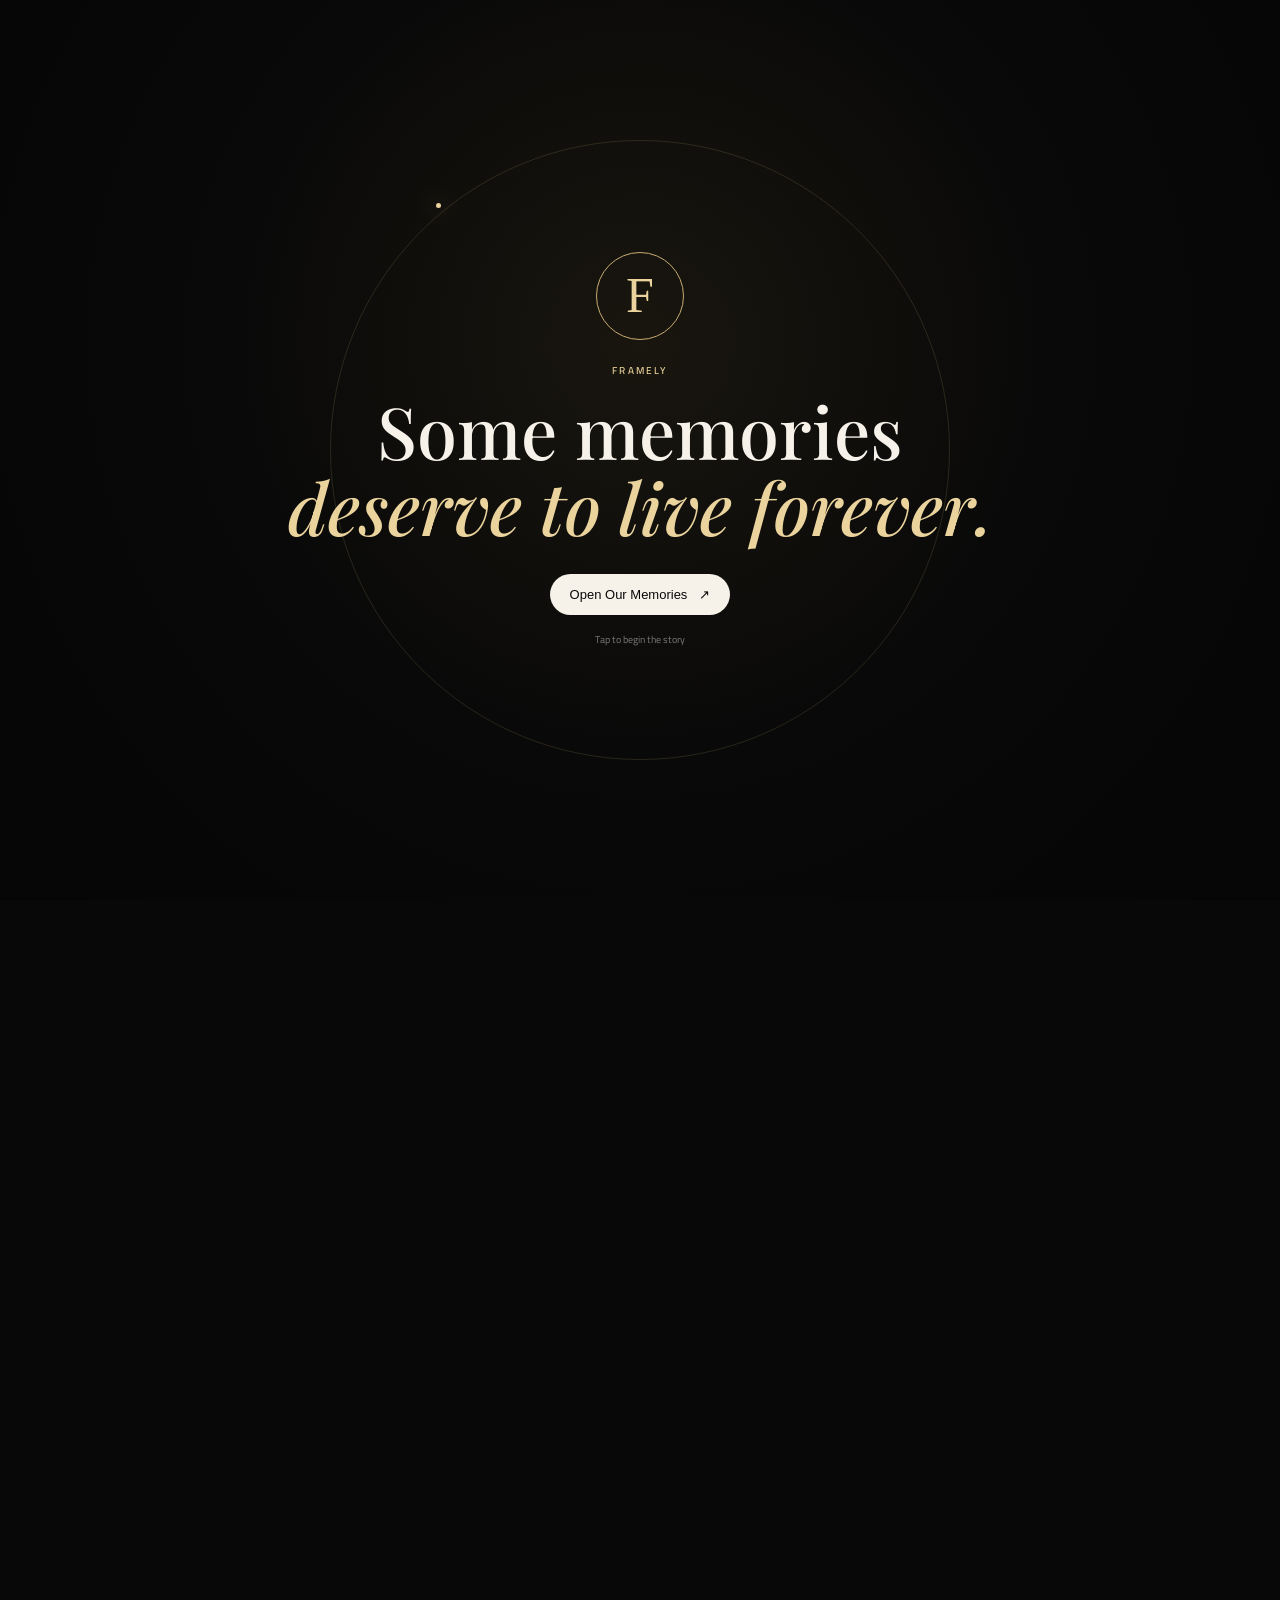
==== commit 339030d0: "Create index.html" ====
--- a/index.html
+++ b/index.html
@@ -1,11 +1,11 @@
 <!DOCTYPE html>
-<html lang="ar" dir="rtl">
+<html lang="en" dir="ltr">
 <head>
 <meta charset="UTF-8">
 <meta name="viewport" content="width=device-width, initial-scale=1.0, viewport-fit=cover">
 <meta name="theme-color" content="#080808">
 <meta name="apple-mobile-web-app-capable" content="yes">
-<title>Framely — ذكرياتنا</title>
+<title>Framely — Our Memories</title>
 <link rel="stylesheet" href="style.css">
 </head>
 <body>
@@ -15,26 +15,26 @@
   <div class="opening-ring"></div>
   <div class="f-logo">F</div>
   <p class="label">FRAMELY</p>
-  <h1>بعض الذكريات<br><i>تستحق أن تعيش للأبد.</i></h1>
-  <button id="openStory" class="btn light">افتح ذكرياتنا <span>↗</span></button>
-  <small>اضغط لتبدأ الحكاية</small>
+  <h1>Some memories<br><i>deserve to live forever.</i></h1>
+  <button id="openStory" class="btn light">Open Our Memories <span>↗</span></button>
+  <small>Tap to begin the story</small>
 </section>
 
 <div id="app" class="hidden">
 <header class="topbar">
   <a class="brand" href="#home"><b>F</b><span>FRAMELY</span></a>
-  <button id="musicTop" class="music-btn"><span class="bars"><i></i><i></i><i></i></span> أغنيتنا</button>
+  <button id="musicTop" class="music-btn"><span class="bars"><i></i><i></i><i></i></span> Our Song</button>
 </header>
 
 <main>
 <section id="home" class="hero">
   <div class="hero-text">
     <p class="label">A DIGITAL MEMORY BY FRAMELY</p>
-    <h2>حكايتنا،<br><i>محفوظة للأبد.</i></h2>
-    <p class="lead">صورة واحدة ممكن تحفظ لحظة. لكن Framely يخلي اللحظة نفسها تفضل عايشة.</p>
+    <h2>Our story,<br><i>preserved forever.</i></h2>
+    <p class="lead">One picture can preserve a moment. Framely keeps the moment itself alive.</p>
     <div class="actions">
-      <a class="btn light" href="#memories">شوف ذكرياتنا <span>↓</span></a>
-      <button id="musicHero" class="btn outline">شغّل أغنيتنا ♪</button>
+      <a class="btn light" href="#memories">View Our Memories <span>↓</span></a>
+      <button id="musicHero" class="btn outline">Play Our Song ♪</button>
     </div>
   </div>
 
@@ -42,7 +42,7 @@
     <div class="orbit o1"></div><div class="orbit o2"></div>
     <div class="product-frame">
       <div class="image-wrap">
-        <img src="assets/1c5ab615-a2aa-4292-9df9-49164c837cdc.jpeg" alt="ذكرياتنا">
+        <img src="assets/1c5ab615-a2aa-4292-9df9-49164c837cdc.jpeg" alt="Our Memories">
       </div>
       <div class="frame-caption"><span>OUR STORY</span><span>17 JUL 2025</span></div>
     </div>
@@ -52,39 +52,42 @@
 <section class="time-section">
   <div class="section-title">
     <p class="label">TIME SINCE OUR STORY BEGAN</p>
-    <h2>وكل ثانية بقت <i>ذكرى.</i></h2>
+    <h2>And every second became a <i>memory.</i></h2>
   </div>
   <div class="timer">
-    <div><strong id="days">000</strong><span>يوم</span></div>
-    <div><strong id="hours">00</strong><span>ساعة</span></div>
-    <div><strong id="minutes">00</strong><span>دقيقة</span></div>
-    <div><strong id="seconds">00</strong><span>ثانية</span></div>
+    <div><strong id="days">000</strong><span>Days</span></div>
+    <div><strong id="hours">00</strong><span>Hours</span></div>
+    <div><strong id="minutes">00</strong><span>Minutes</span></div>
+    <div><strong id="seconds">00</strong><span>Seconds</span></div>
   </div>
 </section>
 
 <section id="memories" class="memories">
   <div class="section-title left">
     <p class="label">OUR MEMORIES</p>
-    <h2>التفاصيل الصغيرة<br><i>هي اللي بتفرق.</i></h2>
-    <p class="muted">كل صورة هنا بتحكي جزء من الحكاية.</p>
+    <h2>The little details<br><i>are what matter.</i></h2>
+    <p class="muted">Every picture here tells a part of our story.</p>
   </div>
 
   <div class="gallery">
     <article class="memory big">
       <img src="assets/4efbd96d-bcdd-4f78-96d9-d4aaa13111ce.jpeg" alt="Memory 01">
-      <div><small>01</small><h3>البداية</h3><p>من هنا بدأت حكاية تستاهل تتفتكر.</p></div>
+      <div><small>01</small><h3>The Beginning</h3><p>Where a story worth remembering began.</p></div>
     </article>
+
     <article class="memory">
       <img src="assets/918df6b2-18fb-46db-88ec-ce2768eee858.jpeg" alt="Memory 02">
-      <div><small>02</small><h3>لحظة</h3><p>لحظة بسيطة، بس عمرها كبير في القلب.</p></div>
+      <div><small>02</small><h3>A Moment</h3><p>A simple moment, but one that means the world.</p></div>
     </article>
+
     <article class="memory">
       <img src="assets/a6d7e1ac-87b1-4976-beef-1507daecb83b.jpeg" alt="Memory 03">
-      <div><small>03</small><h3>إحنا</h3><p>أجمل حاجة في كل الصور إننا فيها سوا.</p></div>
+      <div><small>03</small><h3>Us</h3><p>The best part of every picture is that we're in it together.</p></div>
     </article>
+
     <article class="memory wide">
       <img src="assets/abc1ef8b-090a-402c-aa04-1a2015b972d7.jpeg" alt="Memory 04">
-      <div><small>04</small><h3>واللي جاي أجمل</h3><p>لسه في صور كتير، ولسه الحكاية مخلصتش.</p></div>
+      <div><small>04</small><h3>The Best Is Yet to Come</h3><p>There are still so many pictures to take, and our story isn't over yet.</p></div>
     </article>
   </div>
 </section>
@@ -93,8 +96,14 @@
   <div class="letter-box">
     <p class="label">A LITTLE MESSAGE</p>
     <div class="quote">“</div>
+
     <h2>من أول ما دخلتي حياتي، وإنتي بقيتي أجمل جزء في أيامي.</h2>
-    <p class="letter-text">كل لحظة بينا بقت ذكرى غالية عندي، وكل مرة ببص فيها على صورنا بحس قد إيه أنا محظوظ إنك في حياتي. يمكن الأيام تعدي، بس نفسي نفضل دايمًا نعمل ذكريات أكتر، ونرجع لها سوا ونبتسم. <b>بحبك، وبحب كل حاجة بتجمعني بيكي.</b></p>
+
+    <p class="letter-text">
+      كل لحظة بينا بقت ذكرى غالية عندي، وكل مرة ببص فيها على صورنا بحس قد إيه أنا محظوظ إنك في حياتي. يمكن الأيام تعدي، بس نفسي نفضل دايمًا نعمل ذكريات أكتر، ونرجع لها سوا ونبتسم.
+      <b>بحبك، وبحب كل حاجة بتجمعني بيكي.</b>
+    </p>
+
     <p class="sign">— ليكي إنتي، دايمًا ❤️</p>
   </div>
 </section>
@@ -103,9 +112,9 @@
   <div class="record"><div>F</div></div>
   <div>
     <p class="label">OUR SONG</p>
-    <h2>أغنية بتفكرني <i>بيكي.</i></h2>
-    <p class="muted">على حبك · Spotify</p>
-    <button id="songButton" class="btn light">افتح الأغنية على Spotify <span>↗</span></button>
+    <h2>A song that reminds me <i>of you.</i></h2>
+    <p class="muted">Our love · Spotify</p>
+    <button id="songButton" class="btn light">Open Song on Spotify <span>↗</span></button>
   </div>
 </section>
 
@@ -114,8 +123,8 @@
     <div class="nfc-icon">⌁</div>
     <div>
       <p class="label">THE FRAMELY TOUCH</p>
-      <h2>لمسة واحدة،<br><i>وترجع لكل حاجة.</i></h2>
-      <p class="muted">قرّب موبايلك من الـNFC الموجود في البرواز، وهتفتح ذكرياتك فورًا من غير تطبيق.</p>
+      <h2>One tap,<br><i>and you're back to everything.</i></h2>
+      <p class="muted">Bring your phone close to the NFC inside the frame, and your memories open instantly — no app needed.</p>
     </div>
     <span class="tap">● TAP TO REMEMBER</span>
   </div>
@@ -128,6 +137,7 @@
   <small>Made with love · 2026</small>
 </footer>
 </div>
+
 <script src="script.js"></script>
 </body>
 </html>
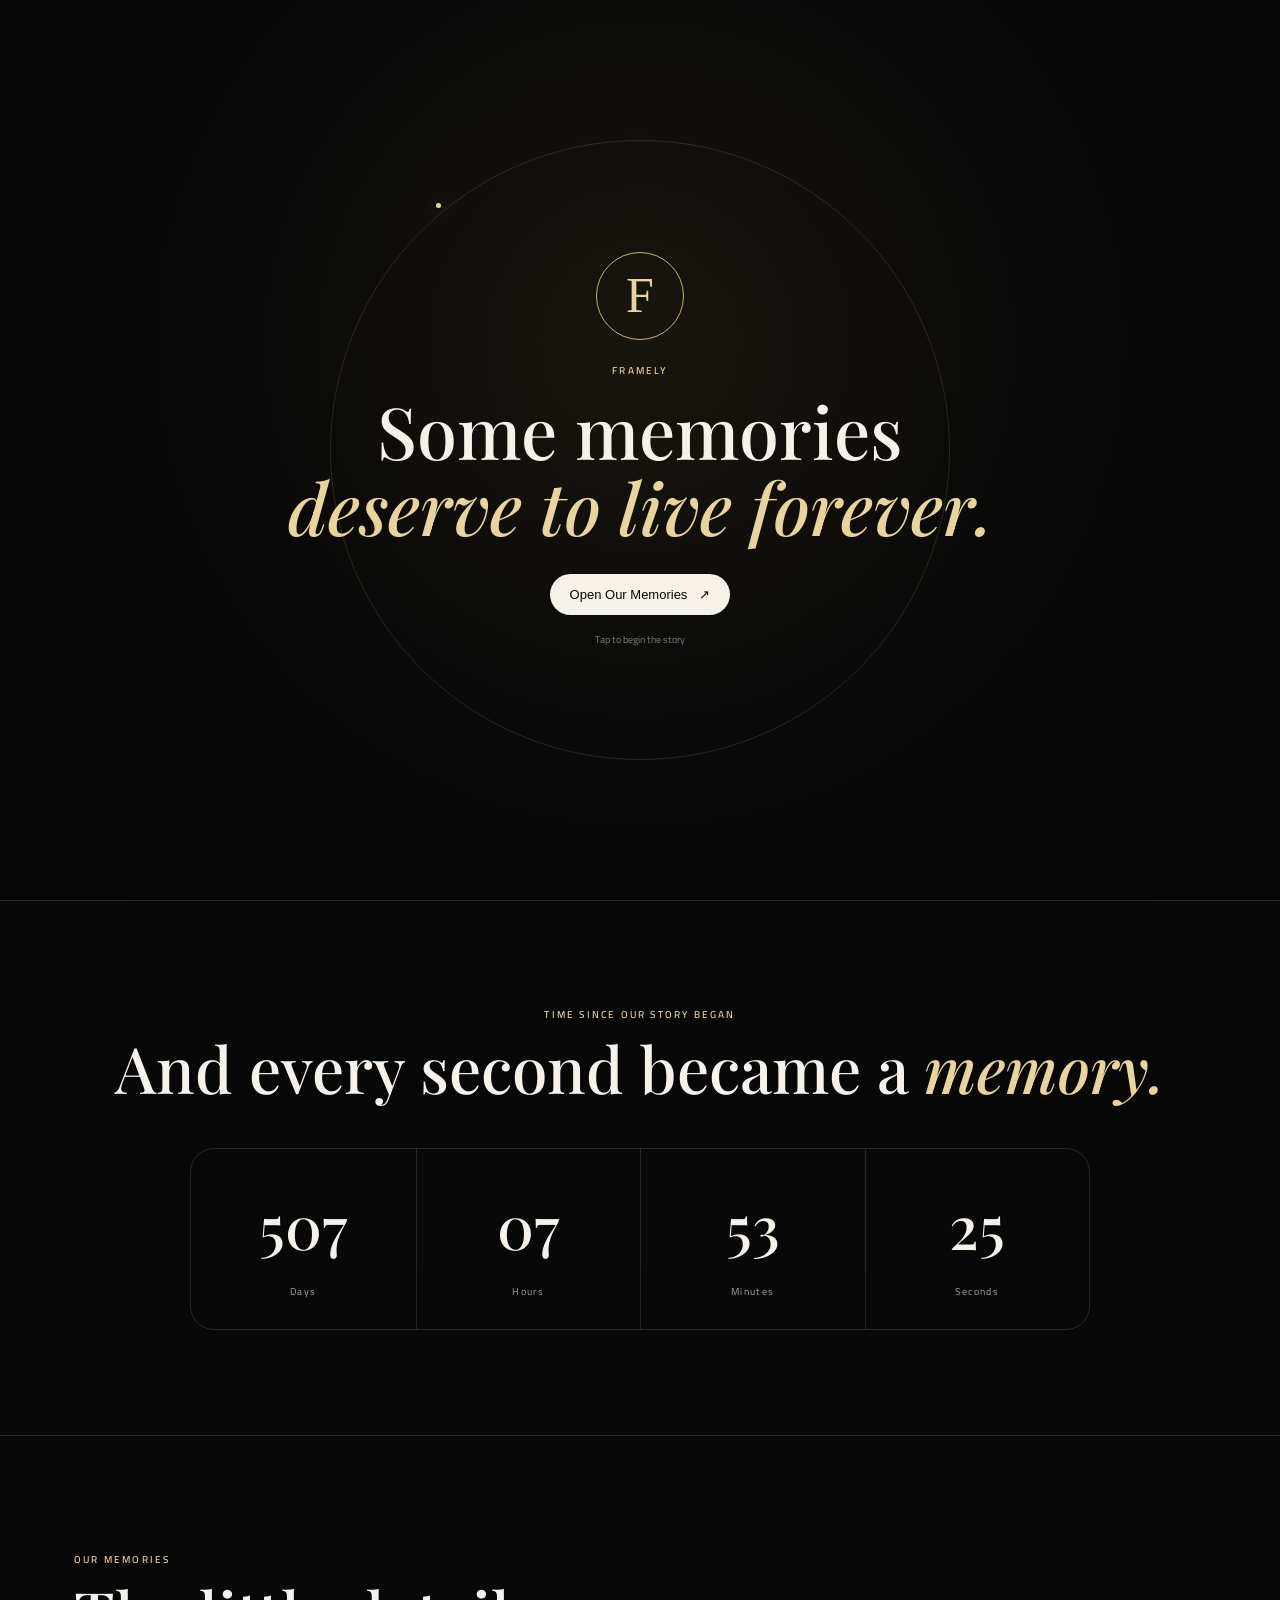
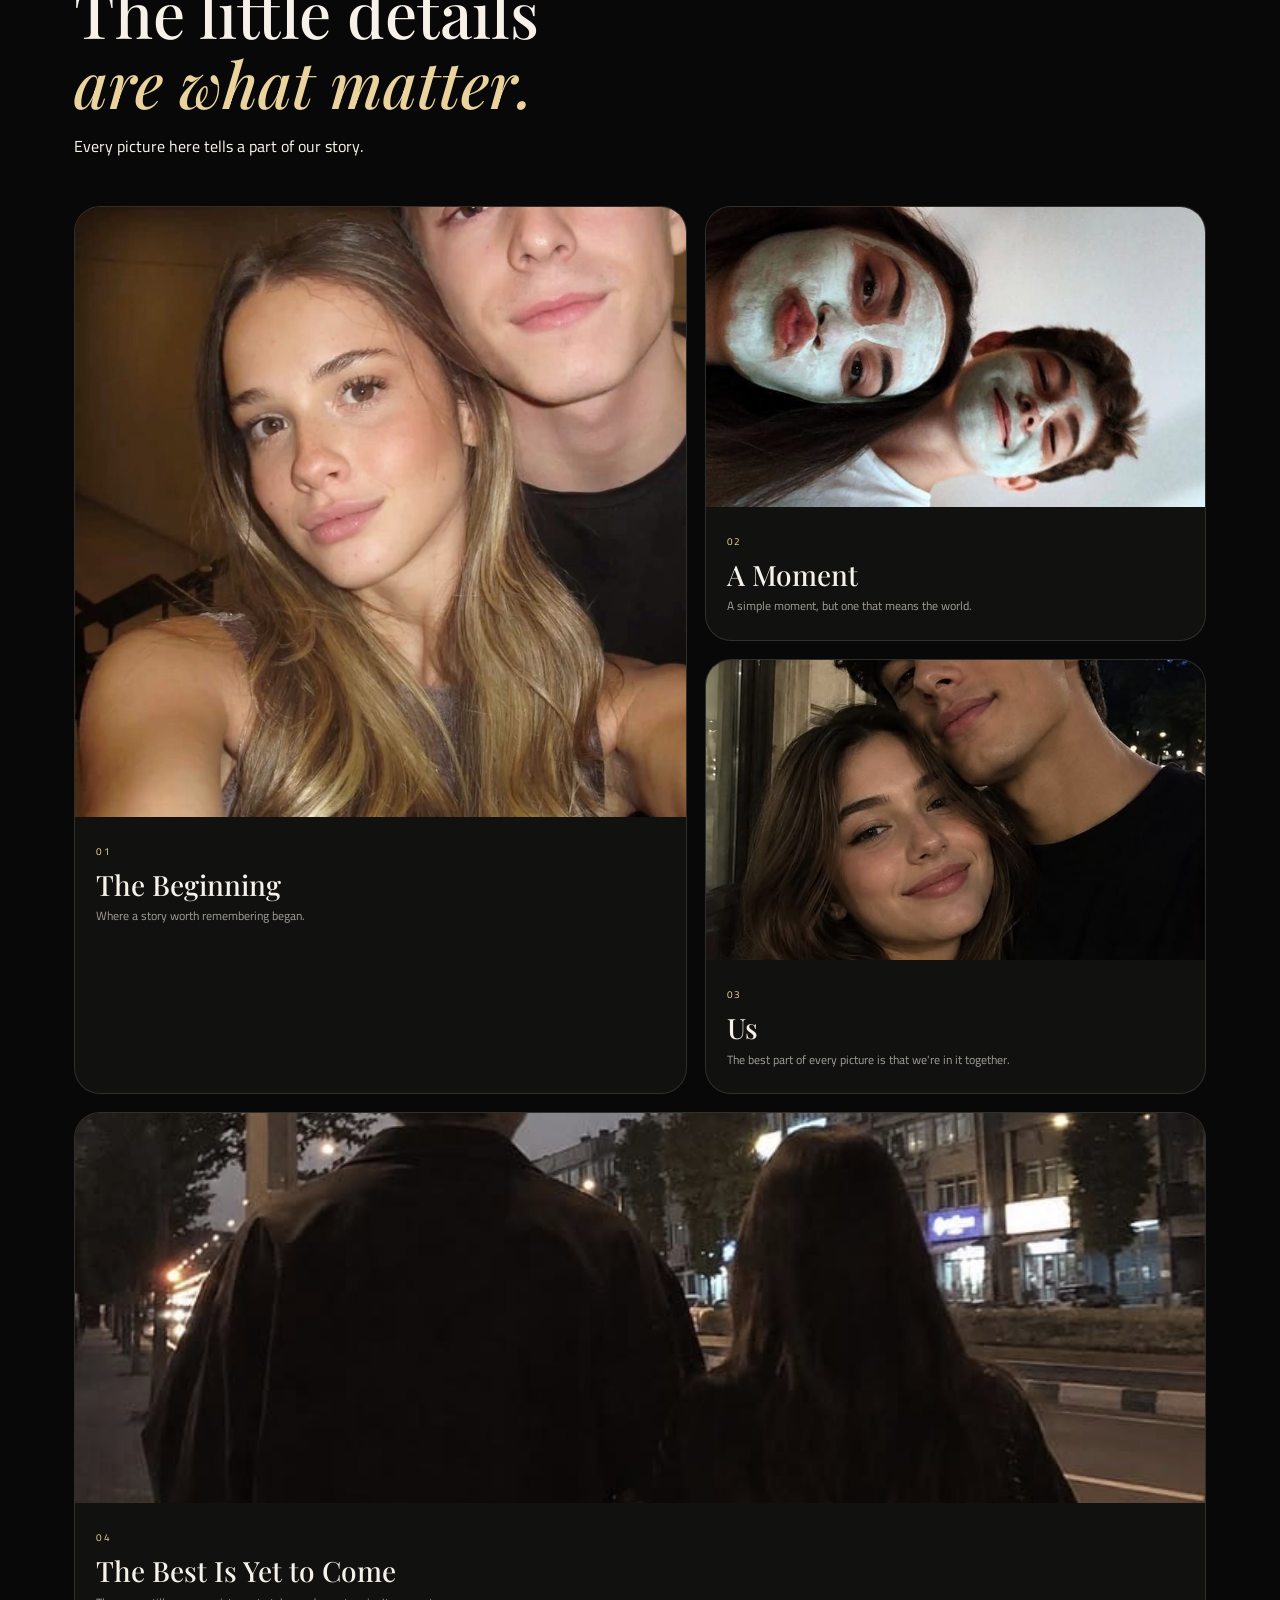
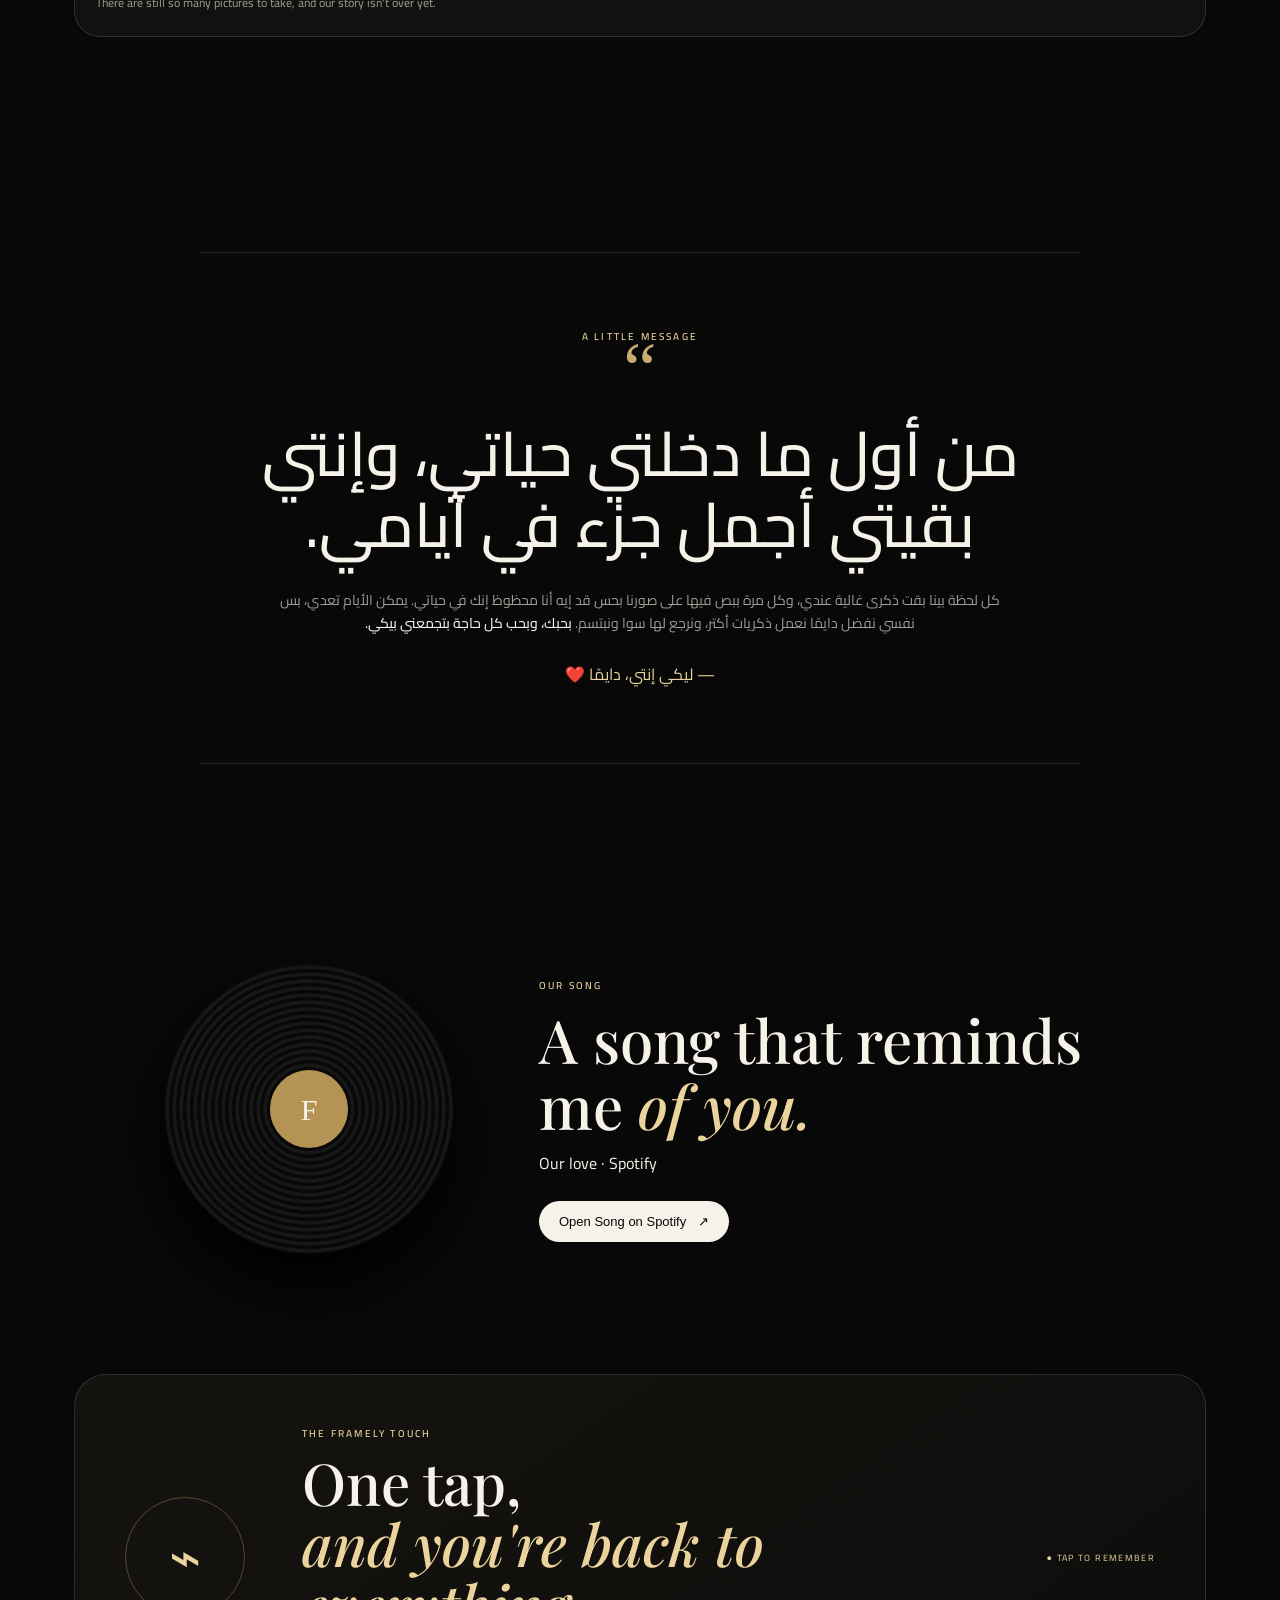
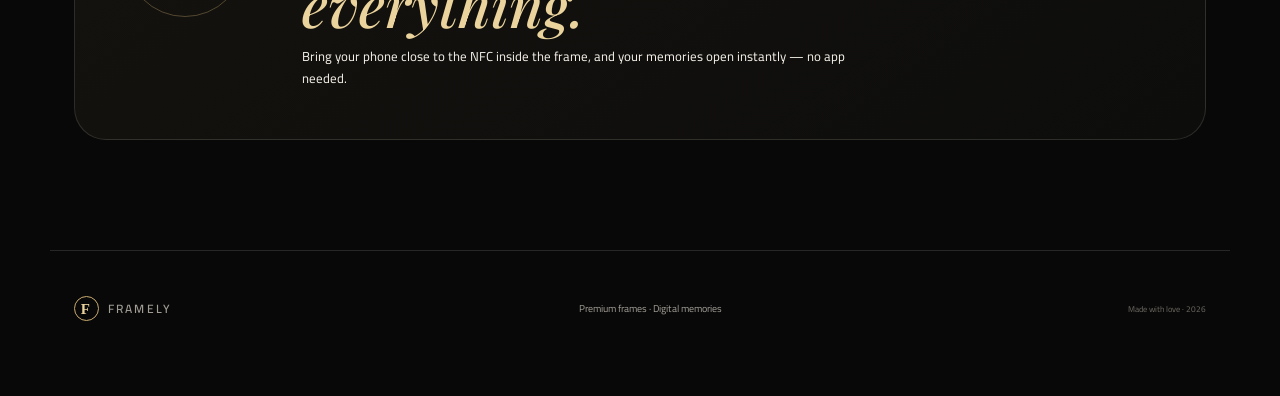
==== commit ef40dc21: "Create index.html" ====
--- a/index.html
+++ b/index.html
@@ -10,134 +10,239 @@
 </head>
 <body>
 <div class="grain"></div>
-
 <section id="opening" class="opening">
   <div class="opening-ring"></div>
   <div class="f-logo">F</div>
   <p class="label">FRAMELY</p>
-  <h1>Some memories<br><i>deserve to live forever.</i></h1>
-  <button id="openStory" class="btn light">Open Our Memories <span>↗</span></button>
+  <h1>
+    Some memories<br>
+    <i>deserve to live forever.</i>
+  </h1>
+  <button id="openStory" class="btn light">
+    Open Our Memories <span>↗</span>
+  </button>
   <small>Tap to begin the story</small>
 </section>
-
 <div id="app" class="hidden">
 <header class="topbar">
-  <a class="brand" href="#home"><b>F</b><span>FRAMELY</span></a>
-  <button id="musicTop" class="music-btn"><span class="bars"><i></i><i></i><i></i></span> Our Song</button>
+  <a class="brand" href="#home">
+    <b>F</b>
+    <span>FRAMELY</span>
+  </a>
+  <button id="musicTop" class="music-btn">
+    <span class="bars"><i></i><i></i><i></i></span>
+    Our Song
+  </button>
 </header>
-
 <main>
 <section id="home" class="hero">
   <div class="hero-text">
     <p class="label">A DIGITAL MEMORY BY FRAMELY</p>
-    <h2>Our story,<br><i>preserved forever.</i></h2>
-    <p class="lead">One picture can preserve a moment. Framely keeps the moment itself alive.</p>
+    <h2>
+      Our story,<br>
+      <i>preserved forever.</i>
+    </h2>
+    <p class="lead">
+      One picture can preserve a moment.
+      Framely keeps the moment itself alive.
+    </p>
     <div class="actions">
-      <a class="btn light" href="#memories">View Our Memories <span>↓</span></a>
-      <button id="musicHero" class="btn outline">Play Our Song ♪</button>
-    </div>
-  </div>
-
+      <a class="btn light" href="#memories">
+        View Our Memories <span>↓</span>
+      </a>
+      <button id="musicHero" class="btn outline">
+        Play Our Song ♪
+      </button>
+    </div>
+  </div>
   <div class="hero-frame-wrap">
-    <div class="orbit o1"></div><div class="orbit o2"></div>
+    <div class="orbit o1"></div>
+    <div class="orbit o2"></div>
     <div class="product-frame">
       <div class="image-wrap">
-        <img src="assets/1c5ab615-a2aa-4292-9df9-49164c837cdc.jpeg" alt="Our Memories">
-      </div>
-      <div class="frame-caption"><span>OUR STORY</span><span>17 JUL 2025</span></div>
-    </div>
-  </div>
-</section>
-
+        <img
+          src="1c5ab615-a2aa-4292-9df9-49164c837cdc.jpeg"
+          alt="Our Memories"
+        >
+      </div>
+      <div class="frame-caption">
+        <span>OUR STORY</span>
+        <span>17 JUL 2025</span>
+      </div>
+    </div>
+  </div>
+</section>
 <section class="time-section">
   <div class="section-title">
-    <p class="label">TIME SINCE OUR STORY BEGAN</p>
-    <h2>And every second became a <i>memory.</i></h2>
+    <p class="label">
+      TIME SINCE OUR STORY BEGAN
+    </p>
+    <h2>
+      And every second became a
+      <i>memory.</i>
+    </h2>
   </div>
   <div class="timer">
-    <div><strong id="days">000</strong><span>Days</span></div>
-    <div><strong id="hours">00</strong><span>Hours</span></div>
-    <div><strong id="minutes">00</strong><span>Minutes</span></div>
-    <div><strong id="seconds">00</strong><span>Seconds</span></div>
-  </div>
-</section>
-
+    <div>
+      <strong id="days">000</strong>
+      <span>Days</span>
+    </div>
+    <div>
+      <strong id="hours">00</strong>
+      <span>Hours</span>
+    </div>
+    <div>
+      <strong id="minutes">00</strong>
+      <span>Minutes</span>
+    </div>
+    <div>
+      <strong id="seconds">00</strong>
+      <span>Seconds</span>
+    </div>
+  </div>
+</section>
 <section id="memories" class="memories">
   <div class="section-title left">
     <p class="label">OUR MEMORIES</p>
-    <h2>The little details<br><i>are what matter.</i></h2>
-    <p class="muted">Every picture here tells a part of our story.</p>
-  </div>
-
+    <h2>
+      The little details<br>
+      <i>are what matter.</i>
+    </h2>
+    <p class="muted">
+      Every picture here tells a part of our story.
+    </p>
+  </div>
   <div class="gallery">
     <article class="memory big">
-      <img src="assets/4efbd96d-bcdd-4f78-96d9-d4aaa13111ce.jpeg" alt="Memory 01">
-      <div><small>01</small><h3>The Beginning</h3><p>Where a story worth remembering began.</p></div>
-    </article>
-
+      <img
+        src="4efbd96d-bcdd-4f78-96d9-d4aaa13111ce.jpeg"
+        alt="Memory 01"
+      >
+      <div>
+        <small>01</small>
+        <h3>The Beginning</h3>
+        <p>
+          Where a story worth remembering began.
+        </p>
+      </div>
+    </article>
     <article class="memory">
-      <img src="assets/918df6b2-18fb-46db-88ec-ce2768eee858.jpeg" alt="Memory 02">
-      <div><small>02</small><h3>A Moment</h3><p>A simple moment, but one that means the world.</p></div>
-    </article>
-
+      <img
+        src="918df6b2-18fb-46db-88ec-ce2768eee858.jpeg"
+        alt="Memory 02"
+      >
+      <div>
+        <small>02</small>
+        <h3>A Moment</h3>
+        <p>
+          A simple moment, but one that means the world.
+        </p>
+      </div>
+    </article>
     <article class="memory">
-      <img src="assets/a6d7e1ac-87b1-4976-beef-1507daecb83b.jpeg" alt="Memory 03">
-      <div><small>03</small><h3>Us</h3><p>The best part of every picture is that we're in it together.</p></div>
-    </article>
-
+      <img
+        src="a6d7e1ac-87b1-4976-beef-1507daecb83b.jpeg"
+        alt="Memory 03"
+      >
+      <div>
+        <small>03</small>
+        <h3>Us</h3>
+        <p>
+          The best part of every picture is that we're in it together.
+        </p>
+      </div>
+    </article>
     <article class="memory wide">
-      <img src="assets/abc1ef8b-090a-402c-aa04-1a2015b972d7.jpeg" alt="Memory 04">
-      <div><small>04</small><h3>The Best Is Yet to Come</h3><p>There are still so many pictures to take, and our story isn't over yet.</p></div>
-    </article>
-  </div>
-</section>
-
+      <img
+        src="abc1ef8b-090a-402c-aa04-1a2015b972d7.jpeg"
+        alt="Memory 04"
+      >
+      <div>
+        <small>04</small>
+        <h3>The Best Is Yet to Come</h3>
+        <p>
+          There are still so many pictures to take,
+          and our story isn't over yet.
+        </p>
+      </div>
+    </article>
+  </div>
+</section>
 <section class="letter">
   <div class="letter-box">
-    <p class="label">A LITTLE MESSAGE</p>
+    <p class="label">
+      A LITTLE MESSAGE
+    </p>
     <div class="quote">“</div>
-
-    <h2>من أول ما دخلتي حياتي، وإنتي بقيتي أجمل جزء في أيامي.</h2>
-
+    <h2>
+      من أول ما دخلتي حياتي، وإنتي بقيتي أجمل جزء في أيامي.
+    </h2>
     <p class="letter-text">
       كل لحظة بينا بقت ذكرى غالية عندي، وكل مرة ببص فيها على صورنا بحس قد إيه أنا محظوظ إنك في حياتي. يمكن الأيام تعدي، بس نفسي نفضل دايمًا نعمل ذكريات أكتر، ونرجع لها سوا ونبتسم.
       <b>بحبك، وبحب كل حاجة بتجمعني بيكي.</b>
     </p>
-
-    <p class="sign">— ليكي إنتي، دايمًا ❤️</p>
-  </div>
-</section>
-
+    <p class="sign">
+      — ليكي إنتي، دايمًا ❤️
+    </p>
+  </div>
+</section>
 <section class="song">
-  <div class="record"><div>F</div></div>
+  <div class="record">
+    <div>F</div>
+  </div>
   <div>
-    <p class="label">OUR SONG</p>
-    <h2>A song that reminds me <i>of you.</i></h2>
-    <p class="muted">Our love · Spotify</p>
-    <button id="songButton" class="btn light">Open Song on Spotify <span>↗</span></button>
-  </div>
-</section>
-
+    <p class="label">
+      OUR SONG
+    </p>
+    <h2>
+      A song that reminds me
+      <i>of you.</i>
+    </h2>
+    <p class="muted">
+      Our love · Spotify
+    </p>
+    <button id="songButton" class="btn light">
+      Open Song on Spotify <span>↗</span>
+    </button>
+  </div>
+</section>
 <section class="nfc">
   <div class="nfc-card">
-    <div class="nfc-icon">⌁</div>
-    <div>
-      <p class="label">THE FRAMELY TOUCH</p>
-      <h2>One tap,<br><i>and you're back to everything.</i></h2>
-      <p class="muted">Bring your phone close to the NFC inside the frame, and your memories open instantly — no app needed.</p>
-    </div>
-    <span class="tap">● TAP TO REMEMBER</span>
+    <div class="nfc-icon">
+      ⌁
+    </div>
+    <div>
+      <p class="label">
+        THE FRAMELY TOUCH
+      </p>
+      <h2>
+        One tap,<br>
+        <i>and you're back to everything.</i>
+      </h2>
+      <p class="muted">
+        Bring your phone close to the NFC inside the frame,
+        and your memories open instantly — no app needed.
+      </p>
+    </div>
+    <span class="tap">
+      ● TAP TO REMEMBER
+    </span>
   </div>
 </section>
 </main>
-
 <footer>
-  <div class="brand"><b>F</b><span>FRAMELY</span></div>
-  <p>Premium frames · Digital memories</p>
-  <small>Made with love · 2026</small>
+  <div class="brand">
+    <b>F</b>
+    <span>FRAMELY</span>
+  </div>
+  <p>
+    Premium frames · Digital memories
+  </p>
+  <small>
+    Made with love · 2026
+  </small>
 </footer>
 </div>
-
 <script src="script.js"></script>
 </body>
-</html>+</html>
--- a/style.css
+++ b/style.css
@@ -1,14 +1,821 @@
-@import url('https://fonts.googleapis.com/css2?family=Cairo:wght@400;500;600&family=Playfair+Display:ital,wght@0,500;0,600;1,500;1,600&display=swap');
-:root{--bg:#080808;--card:#11110f;--white:#f6f2e9;--muted:#a19d95;--line:rgba(246,242,233,.13);--gold:#c9ab70;--gold2:#ead39c}
-*{box-sizing:border-box;margin:0;padding:0}html{scroll-behavior:smooth}body{background:var(--bg);color:var(--white);font-family:-apple-system,BlinkMacSystemFont,"SF Pro Display","SF Pro Text","Cairo",sans-serif;line-height:1.7;overflow-x:hidden}.grain{position:fixed;inset:0;pointer-events:none;z-index:99;opacity:.035;background-image:url("data:image/svg+xml,%3Csvg xmlns='http://www.w3.org/2000/svg' width='160' height='160'%3E%3Cfilter id='n'%3E%3CfeTurbulence baseFrequency='.9' numOctaves='3' stitchTiles='stitch'/%3E%3C/filter%3E%3Crect width='100%25' height='100%25' filter='url(%23n)'/%3E%3C/svg%3E")}.hidden{opacity:0}.opening{position:fixed;z-index:100;inset:0;display:flex;flex-direction:column;justify-content:center;align-items:center;text-align:center;background:radial-gradient(circle at 50% 38%,#19160f 0,#090909 48%,#050505 100%);transition:.9s ease;padding:24px}.opening.closed{opacity:0;visibility:hidden;transform:scale(1.04);pointer-events:none}.opening-ring{position:absolute;width:min(70vw,620px);height:min(70vw,620px);border:1px solid rgba(201,171,112,.17);border-radius:50%;animation:spin 22s linear infinite}.opening-ring:after{content:"";position:absolute;width:5px;height:5px;border-radius:50%;background:var(--gold2);top:10%;left:17%;box-shadow:0 0 22px var(--gold)}.f-logo,.brand b{font-family:Georgia,serif;color:var(--gold2);border:1px solid var(--gold);border-radius:50%;display:grid;place-items:center}.f-logo{width:88px;height:88px;font-size:50px}.label{font-size:10px;letter-spacing:.22em;color:var(--gold2);font-weight:600}.opening .label{margin-top:22px}.opening h1{font-family:"Playfair Display",Georgia,serif;font-size:clamp(38px,8vw,72px);line-height:1.05;font-weight:500;margin:14px 0 30px}.opening h1 i,h2 i{color:var(--gold2);font-style:italic}.opening small{font-size:10px;color:#777;margin-top:16px}.btn{border:0;border-radius:999px;padding:13px 20px;display:inline-flex;gap:12px;align-items:center;justify-content:center;cursor:pointer;transition:.25s;font-size:13px}.btn:hover{transform:translateY(-2px)}.btn.light{background:var(--white);color:#080808}.btn.outline{background:transparent;border:1px solid var(--line);color:var(--white)}
-#app{transition:opacity .8s}.topbar{height:78px;max-width:1180px;margin:auto;padding:0 24px;display:flex;align-items:center;justify-content:space-between}.brand{display:flex;align-items:center;gap:9px;font-size:12px;letter-spacing:.18em;font-weight:600}.brand b{width:25px;height:25px;font-size:15px}.music-btn{background:transparent;border:1px solid var(--line);color:var(--muted);border-radius:999px;padding:8px 13px;font-size:10px}.bars{display:inline-flex;gap:3px;vertical-align:middle;margin-left:6px}.bars i{display:block;width:2px;height:10px;background:var(--gold);animation:bar .8s infinite alternate}.bars i:nth-child(2){height:15px;animation-delay:.15s}.bars i:nth-child(3){height:8px;animation-delay:.3s}
-.hero{max-width:1180px;min-height:calc(100vh - 78px);margin:auto;padding:70px 24px 110px;display:grid;grid-template-columns:1fr 1fr;align-items:center;gap:40px}.hero h2{font-family:"Playfair Display",Georgia,serif;font-size:clamp(55px,7.5vw,100px);font-weight:500;line-height:.98;margin:18px 0 24px}.lead{color:var(--muted);max-width:500px;font-size:15px}.actions{display:flex;gap:10px;flex-wrap:wrap;margin-top:28px}.hero-frame-wrap{height:620px;position:relative;display:grid;place-items:center}.orbit{position:absolute;border:1px solid rgba(201,171,112,.15);border-radius:50%}.o1{width:490px;height:490px}.o2{width:550px;height:250px;transform:rotate(-28deg)}.product-frame{width:min(350px,72vw);padding:10px 10px 5px;background:#181612;border:8px solid #25231e;box-shadow:0 38px 80px #000,0 0 0 1px rgba(255,255,255,.06);transform:rotate(2deg);position:relative;z-index:2}.image-wrap{height:440px;overflow:hidden;background:#171717}.image-wrap img,.memory img{width:100%;height:100%;object-fit:cover;display:block}.frame-caption{display:flex;justify-content:space-between;padding:12px 4px 3px;font-size:8px;letter-spacing:.15em;color:var(--gold2)}
-.time-section{border-top:1px solid var(--line);border-bottom:1px solid var(--line);padding:105px 24px}.section-title{max-width:1180px;margin:0 auto 45px;text-align:center}.section-title h2{font-family:"Playfair Display",Georgia,serif;font-size:clamp(38px,5vw,64px);font-weight:500;line-height:1.1;margin-top:10px}.timer{max-width:900px;margin:auto;display:grid;grid-template-columns:repeat(4,1fr);border:1px solid var(--line);border-radius:24px;overflow:hidden}.timer>div{text-align:center;padding:25px 10px;border-left:1px solid var(--line)}.timer>div:first-child{border-left:0}.timer strong{font-family:"Playfair Display",Georgia,serif;font-size:clamp(36px,6vw,60px);font-weight:500;display:block}.timer span{font-size:10px;color:var(--muted);letter-spacing:.14em}
-.memories{max-width:1180px;margin:auto;padding:115px 24px}.section-title.left{text-align:right;margin:0 0 45px;max-width:none}.section-title.left .muted{margin-top:15px}.gallery{display:grid;grid-template-columns:1.1fr .9fr;gap:18px}.memory{background:var(--card);border:1px solid var(--line);border-radius:26px;overflow:hidden}.memory.big{grid-row:span 2}.memory.wide{grid-column:1/-1}.memory img{height:300px;filter:saturate(.88)}.memory.big img{height:610px}.memory.wide img{height:390px}.memory div{padding:19px 21px 23px}.memory small{color:var(--gold2);font-size:10px;letter-spacing:.15em}.memory h3{font-family:"Playfair Display",Georgia,serif;font-size:28px;font-weight:500;line-height:1.2;margin:5px 0}.memory p{color:var(--muted);font-size:12px}
-.letter{padding:100px 24px;position:relative}.letter-box{max-width:880px;margin:auto;text-align:center;padding:75px 45px;border-top:1px solid var(--line);border-bottom:1px solid var(--line);position:relative}.quote{font-family:Georgia,serif;color:var(--gold);font-size:75px;line-height:.6;margin-bottom:28px}.letter-box h2{font-family:"Playfair Display",Georgia,serif;font-size:clamp(34px,5vw,62px);font-weight:500;line-height:1.15}.letter-text{max-width:720px;margin:28px auto 0;color:var(--muted);font-size:14px}.letter-text b{color:var(--white);font-weight:500}.sign{font-family:"Playfair Display",Georgia,serif;font-style:italic;color:var(--gold2);margin-top:25px}
-.song{max-width:1000px;margin:auto;padding:100px 24px;display:grid;grid-template-columns:300px 1fr;gap:75px;align-items:center}.record{width:290px;height:290px;border-radius:50%;display:grid;place-items:center;background:repeating-radial-gradient(circle,#171717 0 3px,#080808 4px 7px);box-shadow:0 30px 60px #000}.record>div{width:78px;height:78px;border-radius:50%;display:grid;place-items:center;background:#b59355;font-family:Georgia,serif;font-size:30px}.song h2{font-family:"Playfair Display",Georgia,serif;font-size:clamp(38px,5vw,60px);font-weight:500;line-height:1.1;margin:12px 0}.song .btn{margin-top:24px}
-.nfc{max-width:1180px;margin:auto;padding:20px 24px 110px}.nfc-card{padding:50px;border:1px solid var(--line);border-radius:32px;background:linear-gradient(145deg,#15130f,#0d0d0c);display:grid;grid-template-columns:135px 1fr auto;gap:42px;align-items:center}.nfc-icon{width:120px;height:120px;border:1px solid rgba(201,171,112,.35);border-radius:50%;display:grid;place-items:center;color:var(--gold2);font-size:54px}.nfc h2{font-family:"Playfair Display",Georgia,serif;font-size:clamp(38px,5vw,58px);font-weight:500;line-height:1.05;margin:10px 0}.nfc .muted{font-size:13px;max-width:560px}.tap{font-size:9px;letter-spacing:.15em;color:var(--gold2);white-space:nowrap}
-footer{max-width:1180px;margin:auto;padding:45px 24px 75px;border-top:1px solid var(--line);display:flex;align-items:center;justify-content:space-between;color:var(--muted);font-size:10px}footer small{color:#6d6962}
-@keyframes spin{to{transform:rotate(360deg)}}@keyframes bar{to{transform:scaleY(.45)}}
-@media(max-width:800px){.topbar{padding:0 20px}.hero{grid-template-columns:1fr;padding:45px 20px 75px;min-height:auto}.hero h2{font-size:clamp(57px,16vw,86px)}.hero-frame-wrap{height:500px;margin-top:-10px}.o1{width:370px;height:370px}.o2{width:430px;height:190px}.image-wrap{height:355px}.time-section,.memories,.letter,.song{padding:78px 20px}.timer{grid-template-columns:1fr 1fr}.timer>div:nth-child(2){border-left:0}.timer>div{border-bottom:1px solid var(--line)}.timer>div:nth-last-child(-n+2){border-bottom:0}.gallery{grid-template-columns:1fr}.memory.big{grid-row:auto}.memory.wide{grid-column:auto}.memory.big img{height:480px}.memory.wide img{height:300px}.section-title.left{text-align:right}.letter-box{padding:60px 22px}.song{grid-template-columns:1fr;text-align:center;gap:45px}.record{width:245px;height:245px;margin:auto}.nfc{padding:10px 20px 80px}.nfc-card{grid-template-columns:1fr;padding:35px 25px;gap:25px}.nfc-icon{width:90px;height:90px;font-size:40px}.tap{white-space:normal}.song .btn{margin-top:20px}footer{flex-direction:column;gap:13px;text-align:center}}
-@media(prefers-reduced-motion:reduce){*{animation:none!important;scroll-behavior:auto!important}}
+@import url('https://fonts.googleapis.com/css2?family=Cairo:wght@400;500;600&family=Playfair+Display:ital,wght@0,500;0,600;1,500&display=swap');
+
+:root{
+  --bg:#080808;
+  --card:#11110f;
+  --white:#f6f2e9;
+  --muted:#a19d95;
+  --line:rgba(246,242,233,.13);
+  --gold:#c9ab70;
+  --gold2:#ead39c;
+}
+
+*{
+  box-sizing:border-box;
+  margin:0;
+  padding:0;
+}
+
+html{
+  scroll-behavior:smooth;
+}
+
+body{
+  background:var(--bg);
+  color:var(--white);
+  font-family:-apple-system,BlinkMacSystemFont,"SF Pro Display","SF Pro Text","Cairo",sans-serif;
+  line-height:1.7;
+  overflow-x:hidden;
+  direction:ltr;
+}
+
+.grain{
+  position:fixed;
+  inset:0;
+  pointer-events:none;
+  z-index:99;
+  opacity:.035;
+  background-image:url("data:image/svg+xml,%3Csvg xmlns='http://www.w3.org/2000/svg' width='160' height='160'%3E%3Cfilter id='n'%3E%3CfeTurbulence baseFrequency='.9' numOctaves='3' stitchTiles='stitch'/%3E%3C/filter%3E%3Crect width='100%25' height='100%25' filter='url(%23n)'/%3E%3C/svg%3E");
+}
+
+/* =========================
+   OPENING
+========================= */
+
+.hidden{
+  opacity:0;
+  visibility:hidden;
+  pointer-events:none;
+}
+
+.opening{
+  position:fixed;
+  z-index:100;
+  inset:0;
+  display:flex;
+  flex-direction:column;
+  justify-content:center;
+  align-items:center;
+  text-align:center;
+  background:radial-gradient(circle at 50% 38%,#19160f 0,#090909 48%,#050505 100%);
+  transition:.9s ease;
+  padding:24px;
+}
+
+.opening.closed{
+  opacity:0;
+  visibility:hidden;
+  transform:scale(1.04);
+  pointer-events:none;
+}
+
+.opening-ring{
+  position:absolute;
+  width:min(70vw,620px);
+  height:min(70vw,620px);
+  border:1px solid rgba(201,171,112,.17);
+  border-radius:50%;
+  animation:spin 22s linear infinite;
+}
+
+.opening-ring:after{
+  content:"";
+  position:absolute;
+  width:5px;
+  height:5px;
+  border-radius:50%;
+  background:var(--gold2);
+  top:10%;
+  left:17%;
+  box-shadow:0 0 22px var(--gold);
+}
+
+.f-logo,
+.brand b{
+  font-family:Georgia,serif;
+  color:var(--gold2);
+  border:1px solid var(--gold);
+  border-radius:50%;
+  display:grid;
+  place-items:center;
+}
+
+.f-logo{
+  width:88px;
+  height:88px;
+  font-size:50px;
+}
+
+.label{
+  font-size:10px;
+  letter-spacing:.22em;
+  color:var(--gold2);
+  font-weight:600;
+}
+
+.opening .label{
+  margin-top:22px;
+}
+
+.opening h1{
+  font-family:"Playfair Display",Georgia,serif;
+  font-size:clamp(38px,8vw,72px);
+  line-height:1.05;
+  font-weight:500;
+  margin:14px 0 30px;
+}
+
+.opening h1 i,
+h2 i{
+  color:var(--gold2);
+  font-style:italic;
+}
+
+.opening small{
+  font-size:10px;
+  color:#777;
+  margin-top:16px;
+}
+
+/* =========================
+   BUTTONS
+========================= */
+
+.btn{
+  border:0;
+  border-radius:999px;
+  padding:13px 20px;
+  display:inline-flex;
+  gap:12px;
+  align-items:center;
+  justify-content:center;
+  cursor:pointer;
+  transition:.25s;
+  font-size:13px;
+}
+
+.btn:hover{
+  transform:translateY(-2px);
+}
+
+.btn.light{
+  background:var(--white);
+  color:#080808;
+}
+
+.btn.outline{
+  background:transparent;
+  border:1px solid var(--line);
+  color:var(--white);
+}
+
+/* =========================
+   APP
+========================= */
+
+#app{
+  opacity:1;
+  visibility:visible;
+  pointer-events:auto;
+  transition:opacity .8s ease;
+}
+
+/* =========================
+   TOP BAR
+========================= */
+
+.topbar{
+  height:78px;
+  max-width:1180px;
+  margin:auto;
+  padding:0 24px;
+  display:flex;
+  align-items:center;
+  justify-content:space-between;
+}
+
+.brand{
+  display:flex;
+  align-items:center;
+  gap:9px;
+  font-size:12px;
+  letter-spacing:.18em;
+  font-weight:600;
+}
+
+.brand b{
+  width:25px;
+  height:25px;
+  font-size:15px;
+}
+
+.music-btn{
+  background:transparent;
+  border:1px solid var(--line);
+  color:var(--muted);
+  border-radius:999px;
+  padding:8px 13px;
+  font-size:10px;
+  cursor:pointer;
+}
+
+.bars{
+  display:inline-flex;
+  gap:3px;
+  vertical-align:middle;
+  margin-right:6px;
+}
+
+.bars i{
+  display:block;
+  width:2px;
+  height:10px;
+  background:var(--gold);
+  animation:bar .8s infinite alternate;
+}
+
+.bars i:nth-child(2){
+  height:15px;
+  animation-delay:.15s;
+}
+
+.bars i:nth-child(3){
+  height:8px;
+  animation-delay:.3s;
+}
+
+/* =========================
+   HERO
+========================= */
+
+.hero{
+  max-width:1180px;
+  min-height:calc(100vh - 78px);
+  margin:auto;
+  padding:70px 24px 110px;
+  display:grid;
+  grid-template-columns:1fr 1fr;
+  align-items:center;
+  gap:40px;
+}
+
+.hero-text{
+  text-align:left;
+}
+
+.hero h2{
+  font-family:"Playfair Display",Georgia,serif;
+  font-size:clamp(55px,7.5vw,100px);
+  font-weight:500;
+  line-height:.98;
+  margin:18px 0 24px;
+}
+
+.lead{
+  color:var(--muted);
+  max-width:500px;
+  font-size:15px;
+}
+
+.actions{
+  display:flex;
+  gap:10px;
+  flex-wrap:wrap;
+  margin-top:28px;
+}
+
+.hero-frame-wrap{
+  height:620px;
+  position:relative;
+  display:grid;
+  place-items:center;
+}
+
+.orbit{
+  position:absolute;
+  border:1px solid rgba(201,171,112,.15);
+  border-radius:50%;
+}
+
+.o1{
+  width:490px;
+  height:490px;
+}
+
+.o2{
+  width:550px;
+  height:250px;
+  transform:rotate(-28deg);
+}
+
+.product-frame{
+  width:min(350px,72vw);
+  padding:10px 10px 5px;
+  background:#181612;
+  border:8px solid #25231e;
+  box-shadow:0 38px 80px #000,0 0 0 1px rgba(255,255,255,.06);
+  transform:rotate(2deg);
+  position:relative;
+  z-index:2;
+}
+
+.image-wrap{
+  height:440px;
+  overflow:hidden;
+  background:#171717;
+}
+
+.image-wrap img,
+.memory img{
+  width:100%;
+  height:100%;
+  object-fit:cover;
+  display:block;
+}
+
+.frame-caption{
+  display:flex;
+  justify-content:space-between;
+  padding:12px 4px 3px;
+  font-size:8px;
+  letter-spacing:.15em;
+  color:var(--gold2);
+}
+
+/* =========================
+   TIME
+========================= */
+
+.time-section{
+  border-top:1px solid var(--line);
+  border-bottom:1px solid var(--line);
+  padding:105px 24px;
+}
+
+.section-title{
+  max-width:1180px;
+  margin:0 auto 45px;
+  text-align:center;
+}
+
+.section-title h2{
+  font-family:"Playfair Display",Georgia,serif;
+  font-size:clamp(38px,5vw,64px);
+  font-weight:500;
+  line-height:1.1;
+  margin-top:10px;
+}
+
+.timer{
+  max-width:900px;
+  margin:auto;
+  display:grid;
+  grid-template-columns:repeat(4,1fr);
+  border:1px solid var(--line);
+  border-radius:24px;
+  overflow:hidden;
+}
+
+.timer>div{
+  text-align:center;
+  padding:25px 10px;
+  border-left:1px solid var(--line);
+}
+
+.timer>div:first-child{
+  border-left:0;
+}
+
+.timer strong{
+  font-family:"Playfair Display",Georgia,serif;
+  font-size:clamp(36px,6vw,60px);
+  font-weight:500;
+  display:block;
+}
+
+.timer span{
+  font-size:10px;
+  color:var(--muted);
+  letter-spacing:.14em;
+}
+
+/* =========================
+   MEMORIES
+========================= */
+
+.memories{
+  max-width:1180px;
+  margin:auto;
+  padding:115px 24px;
+}
+
+.section-title.left{
+  text-align:left;
+  margin:0 0 45px;
+  max-width:none;
+}
+
+.section-title.left .muted{
+  margin-top:15px;
+}
+
+.gallery{
+  display:grid;
+  grid-template-columns:1.1fr .9fr;
+  gap:18px;
+}
+
+.memory{
+  background:var(--card);
+  border:1px solid var(--line);
+  border-radius:26px;
+  overflow:hidden;
+}
+
+.memory.big{
+  grid-row:span 2;
+}
+
+.memory.wide{
+  grid-column:1/-1;
+}
+
+.memory img{
+  height:300px;
+  filter:saturate(.88);
+}
+
+.memory.big img{
+  height:610px;
+}
+
+.memory.wide img{
+  height:390px;
+}
+
+.memory div{
+  padding:19px 21px 23px;
+}
+
+.memory small{
+  color:var(--gold2);
+  font-size:10px;
+  letter-spacing:.15em;
+}
+
+.memory h3{
+  font-family:"Playfair Display",Georgia,serif;
+  font-size:28px;
+  font-weight:500;
+  line-height:1.2;
+  margin:5px 0;
+}
+
+.memory p{
+  color:var(--muted);
+  font-size:12px;
+}
+
+/* =========================
+   LETTER
+========================= */
+
+.letter{
+  padding:100px 24px;
+  position:relative;
+}
+
+.letter-box{
+  max-width:880px;
+  margin:auto;
+  text-align:center;
+  padding:75px 45px;
+  border-top:1px solid var(--line);
+  border-bottom:1px solid var(--line);
+  position:relative;
+}
+
+.quote{
+  font-family:Georgia,serif;
+  color:var(--gold);
+  font-size:75px;
+  line-height:.6;
+  margin-bottom:28px;
+}
+
+.letter-box h2{
+  font-family:"Playfair Display",Georgia,serif;
+  font-size:clamp(34px,5vw,62px);
+  font-weight:500;
+  line-height:1.15;
+  direction:rtl;
+  font-family:"Cairo",sans-serif;
+}
+
+.letter-text{
+  max-width:720px;
+  margin:28px auto 0;
+  color:var(--muted);
+  font-size:14px;
+  direction:rtl;
+  font-family:"Cairo",sans-serif;
+}
+
+.letter-text b{
+  color:var(--white);
+  font-weight:500;
+}
+
+.sign{
+  font-family:"Cairo",sans-serif;
+  color:var(--gold2);
+  margin-top:25px;
+  direction:rtl;
+}
+
+/* =========================
+   SONG
+========================= */
+
+.song{
+  max-width:1000px;
+  margin:auto;
+  padding:100px 24px;
+  display:grid;
+  grid-template-columns:300px 1fr;
+  gap:75px;
+  align-items:center;
+}
+
+.song>div:last-child{
+  text-align:left;
+}
+
+.record{
+  width:290px;
+  height:290px;
+  border-radius:50%;
+  display:grid;
+  place-items:center;
+  background:repeating-radial-gradient(circle,#171717 0 3px,#080808 4px 7px);
+  box-shadow:0 30px 60px #000;
+}
+
+.record>div{
+  width:78px;
+  height:78px;
+  border-radius:50%;
+  display:grid;
+  place-items:center;
+  background:#b59355;
+  font-family:Georgia,serif;
+  font-size:30px;
+}
+
+.song h2{
+  font-family:"Playfair Display",Georgia,serif;
+  font-size:clamp(38px,5vw,60px);
+  font-weight:500;
+  line-height:1.1;
+  margin:12px 0;
+}
+
+.song .btn{
+  margin-top:24px;
+}
+
+/* =========================
+   NFC
+========================= */
+
+.nfc{
+  max-width:1180px;
+  margin:auto;
+  padding:20px 24px 110px;
+}
+
+.nfc-card{
+  padding:50px;
+  border:1px solid var(--line);
+  border-radius:32px;
+  background:linear-gradient(145deg,#15130f,#0d0d0c);
+  display:grid;
+  grid-template-columns:135px 1fr auto;
+  gap:42px;
+  align-items:center;
+}
+
+.nfc-icon{
+  width:120px;
+  height:120px;
+  border:1px solid rgba(201,171,112,.35);
+  border-radius:50%;
+  display:grid;
+  place-items:center;
+  color:var(--gold2);
+  font-size:54px;
+}
+
+.nfc h2{
+  font-family:"Playfair Display",Georgia,serif;
+  font-size:clamp(38px,5vw,58px);
+  font-weight:500;
+  line-height:1.05;
+  margin:10px 0;
+}
+
+.nfc .muted{
+  font-size:13px;
+  max-width:560px;
+}
+
+.tap{
+  font-size:9px;
+  letter-spacing:.15em;
+  color:var(--gold2);
+  white-space:nowrap;
+}
+
+/* =========================
+   FOOTER
+========================= */
+
+footer{
+  max-width:1180px;
+  margin:auto;
+  padding:45px 24px 75px;
+  border-top:1px solid var(--line);
+  display:flex;
+  align-items:center;
+  justify-content:space-between;
+  color:var(--muted);
+  font-size:10px;
+}
+
+footer small{
+  color:#6d6962;
+}
+
+/* =========================
+   ANIMATIONS
+========================= */
+
+@keyframes spin{
+  to{
+    transform:rotate(360deg);
+  }
+}
+
+@keyframes bar{
+  to{
+    transform:scaleY(.45);
+  }
+}
+
+/* =========================
+   MOBILE
+========================= */
+
+@media(max-width:800px){
+
+  .topbar{
+    padding:0 20px;
+  }
+
+  .hero{
+    grid-template-columns:1fr;
+    padding:45px 20px 75px;
+    min-height:auto;
+  }
+
+  .hero h2{
+    font-size:clamp(57px,16vw,86px);
+  }
+
+  .hero-frame-wrap{
+    height:500px;
+    margin-top:-10px;
+  }
+
+  .o1{
+    width:370px;
+    height:370px;
+  }
+
+  .o2{
+    width:430px;
+    height:190px;
+  }
+
+  .image-wrap{
+    height:355px;
+  }
+
+  .time-section,
+  .memories,
+  .letter,
+  .song{
+    padding:78px 20px;
+  }
+
+  .timer{
+    grid-template-columns:1fr 1fr;
+  }
+
+  .timer>div:nth-child(2){
+    border-left:0;
+  }
+
+  .timer>div{
+    border-bottom:1px solid var(--line);
+  }
+
+  .timer>div:nth-last-child(-n+2){
+    border-bottom:0;
+  }
+
+  .gallery{
+    grid-template-columns:1fr;
+  }
+
+  .memory.big{
+    grid-row:auto;
+  }
+
+  .memory.wide{
+    grid-column:auto;
+  }
+
+  .memory.big img{
+    height:480px;
+  }
+
+  .memory.wide img{
+    height:300px;
+  }
+
+  .section-title.left{
+    text-align:left;
+  }
+
+  .letter-box{
+    padding:60px 22px;
+  }
+
+  .song{
+    grid-template-columns:1fr;
+    text-align:center;
+    gap:45px;
+  }
+
+  .song>div:last-child{
+    text-align:center;
+  }
+
+  .record{
+    width:245px;
+    height:245px;
+    margin:auto;
+  }
+
+  .nfc{
+    padding:10px 20px 80px;
+  }
+
+  .nfc-card{
+    grid-template-columns:1fr;
+    padding:35px 25px;
+    gap:25px;
+  }
+
+  .nfc-icon{
+    width:90px;
+    height:90px;
+    font-size:40px;
+  }
+
+  .tap{
+    white-space:normal;
+  }
+
+  .song .btn{
+    margin-top:20px;
+  }
+
+  footer{
+    flex-direction:column;
+    gap:13px;
+    text-align:center;
+  }
+}
+
+/* =========================
+   REDUCED MOTION
+========================= */
+
+@media(prefers-reduced-motion:reduce){
+  *{
+    animation:none!important;
+    scroll-behavior:auto!important;
+  }
+}
